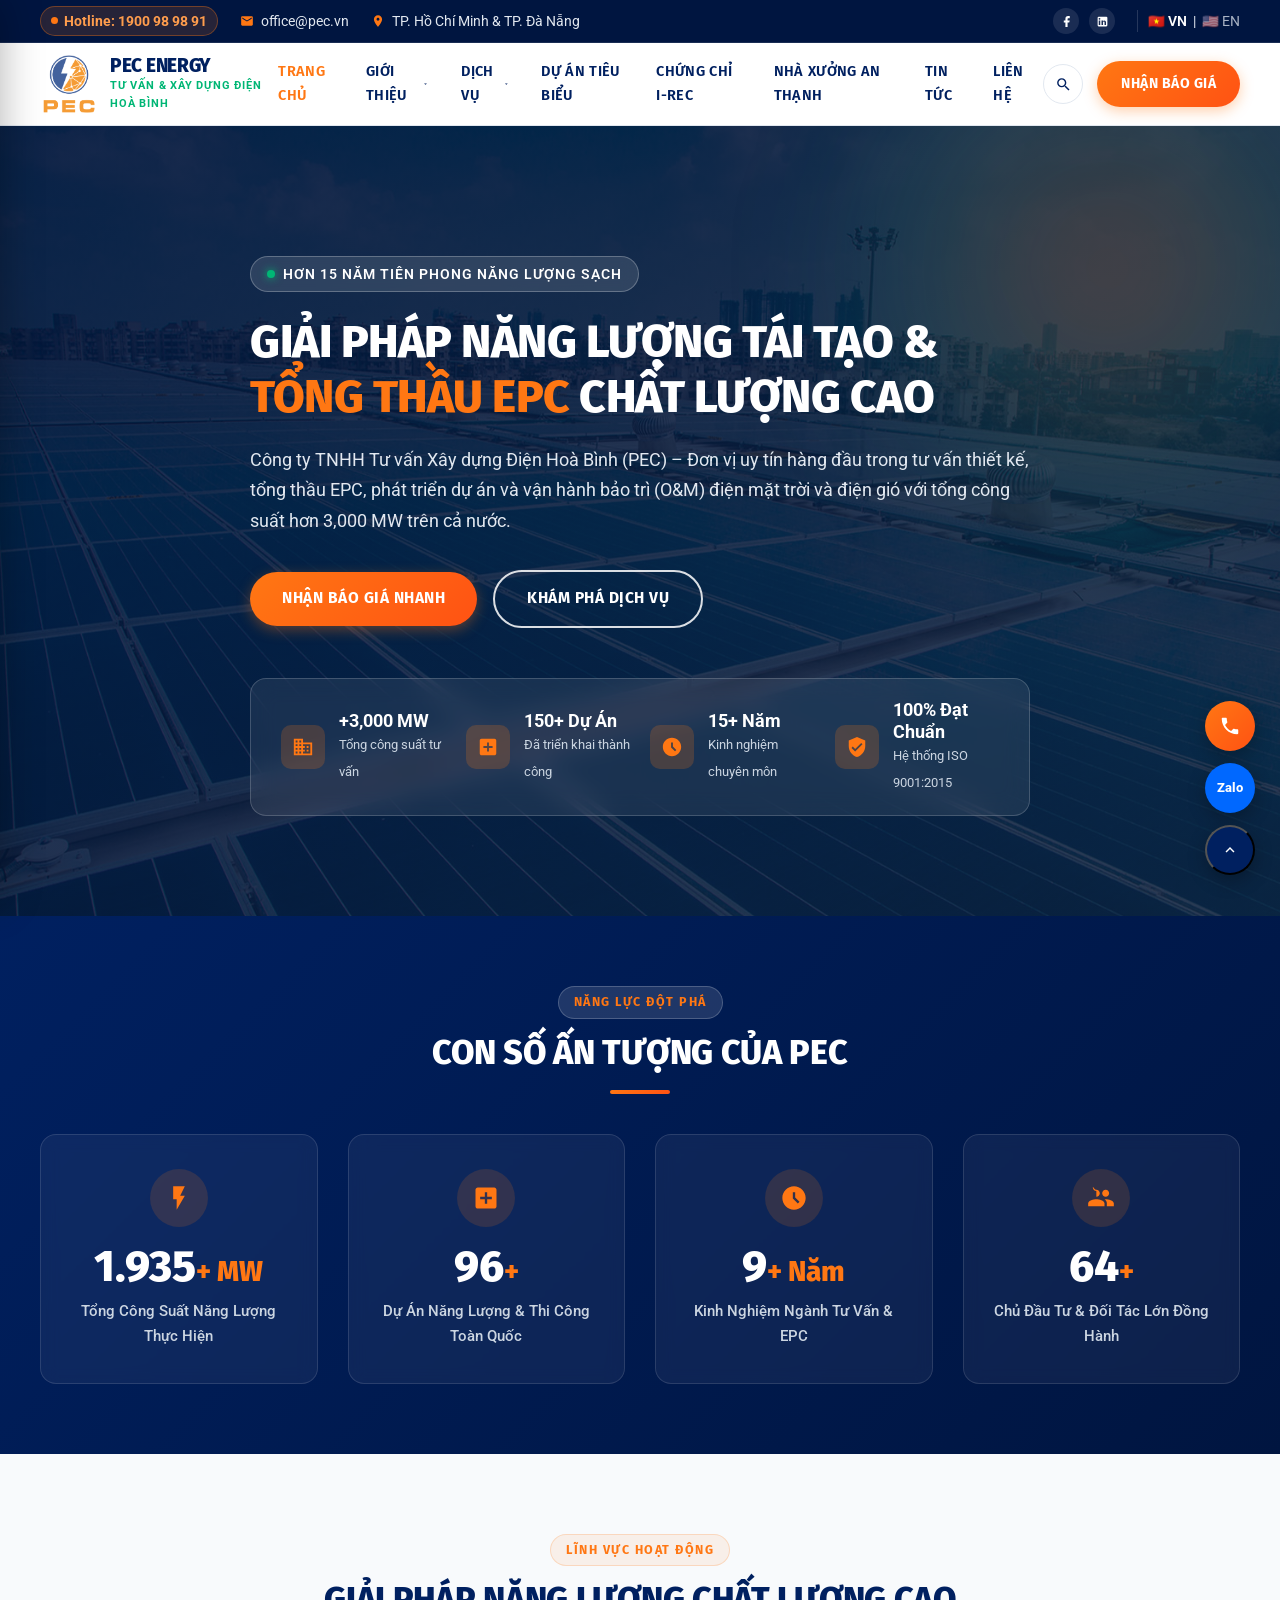
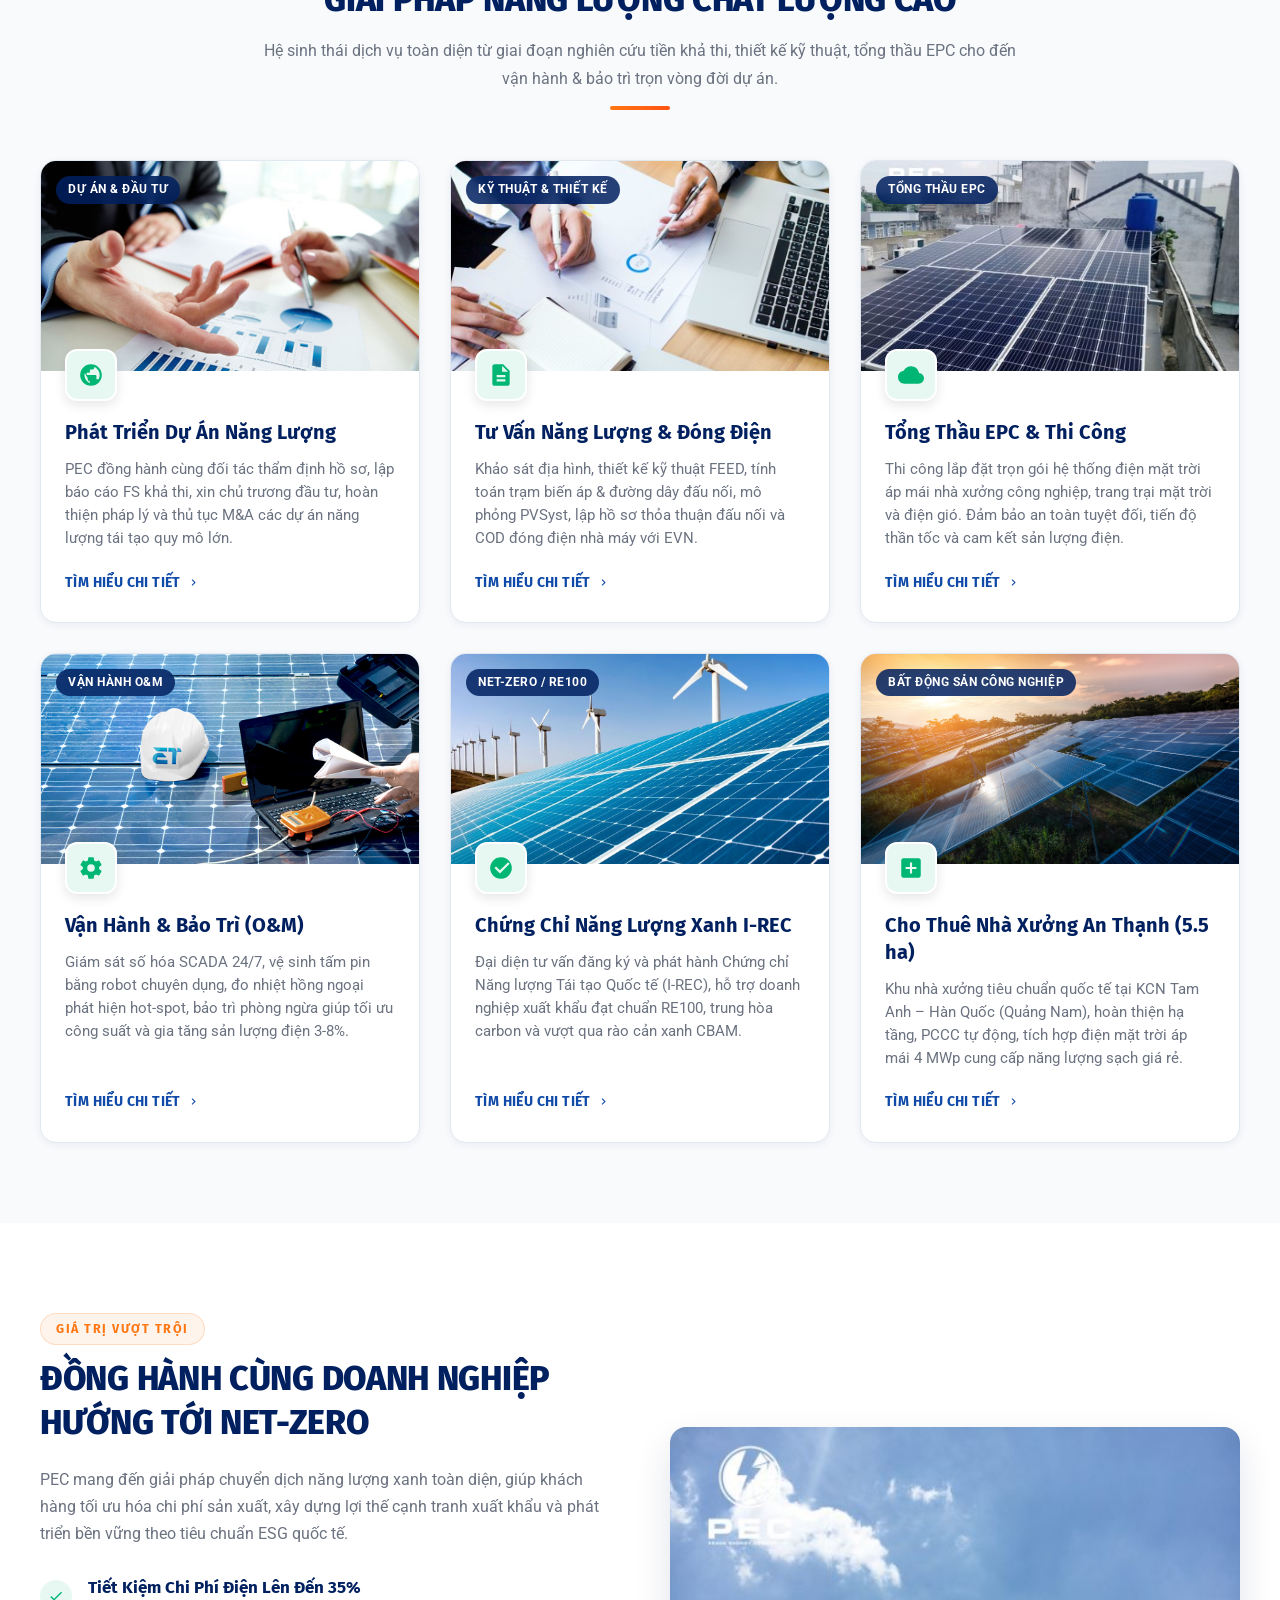
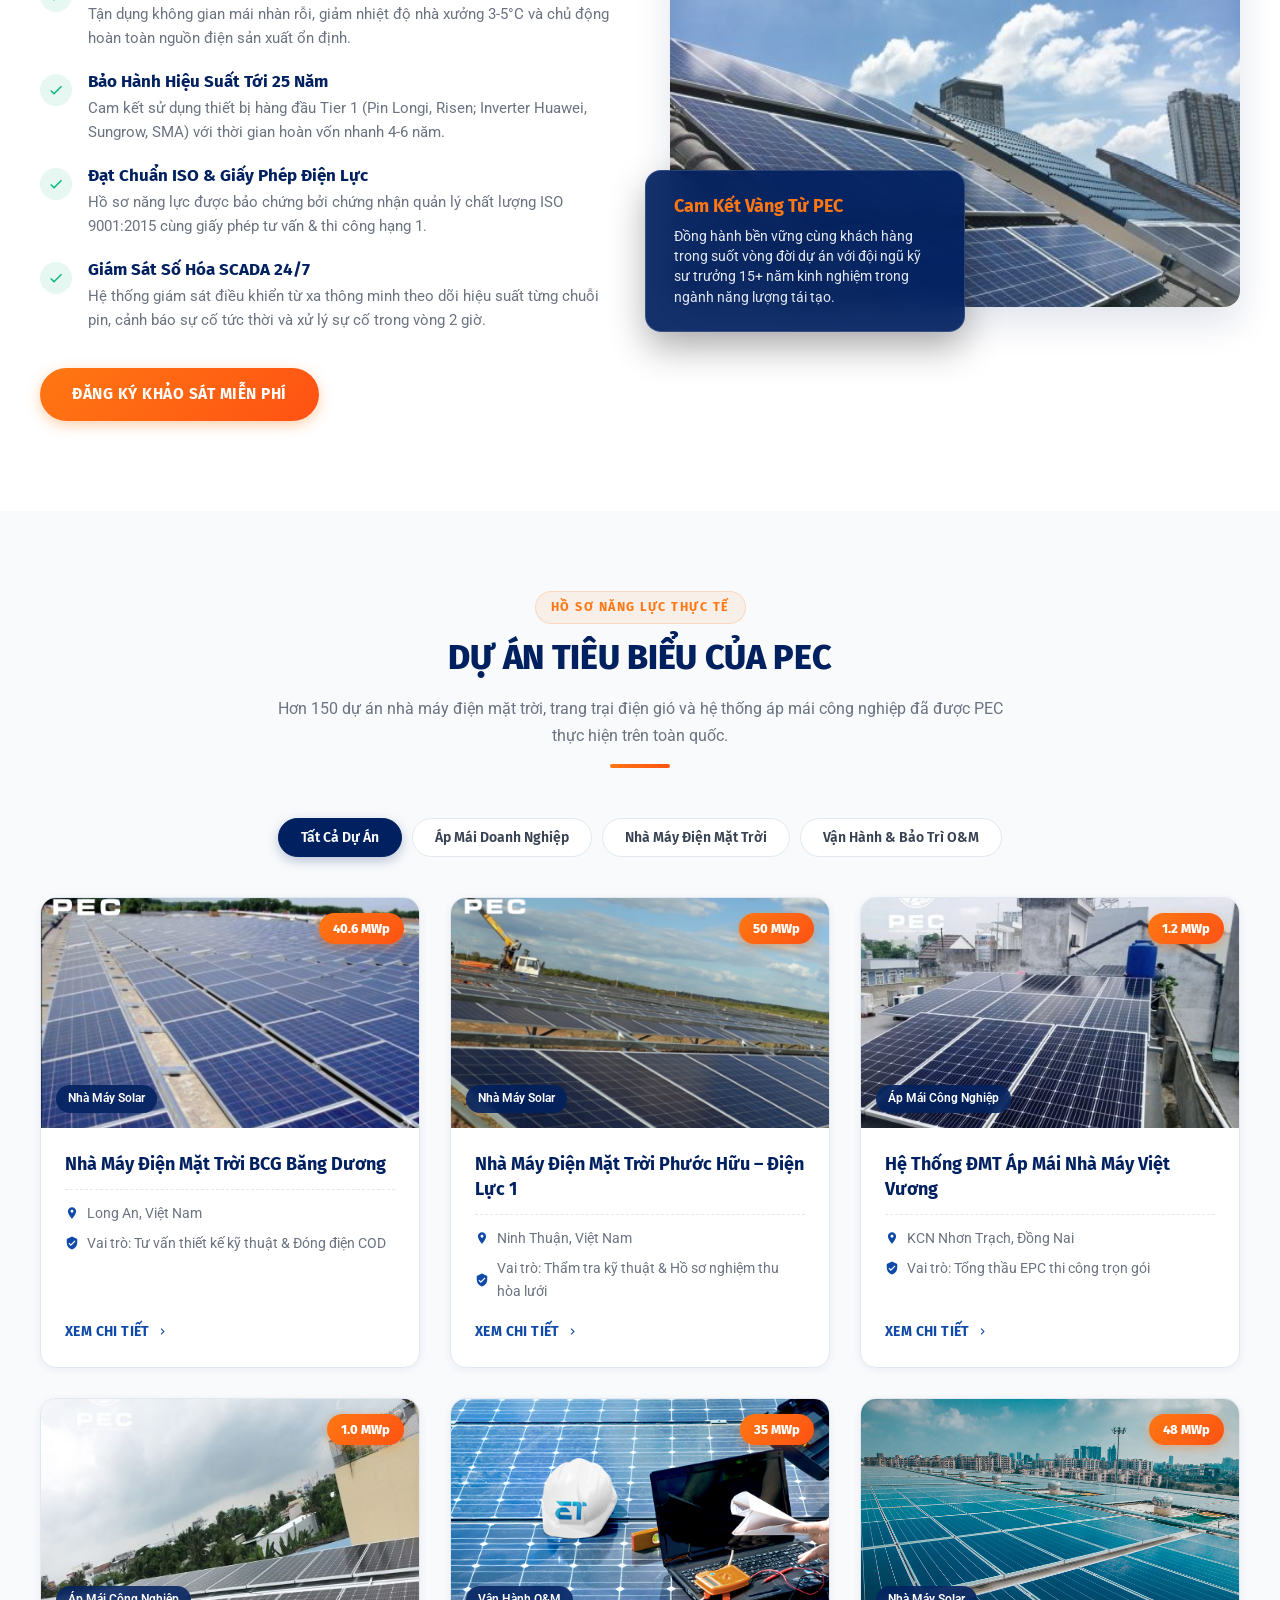
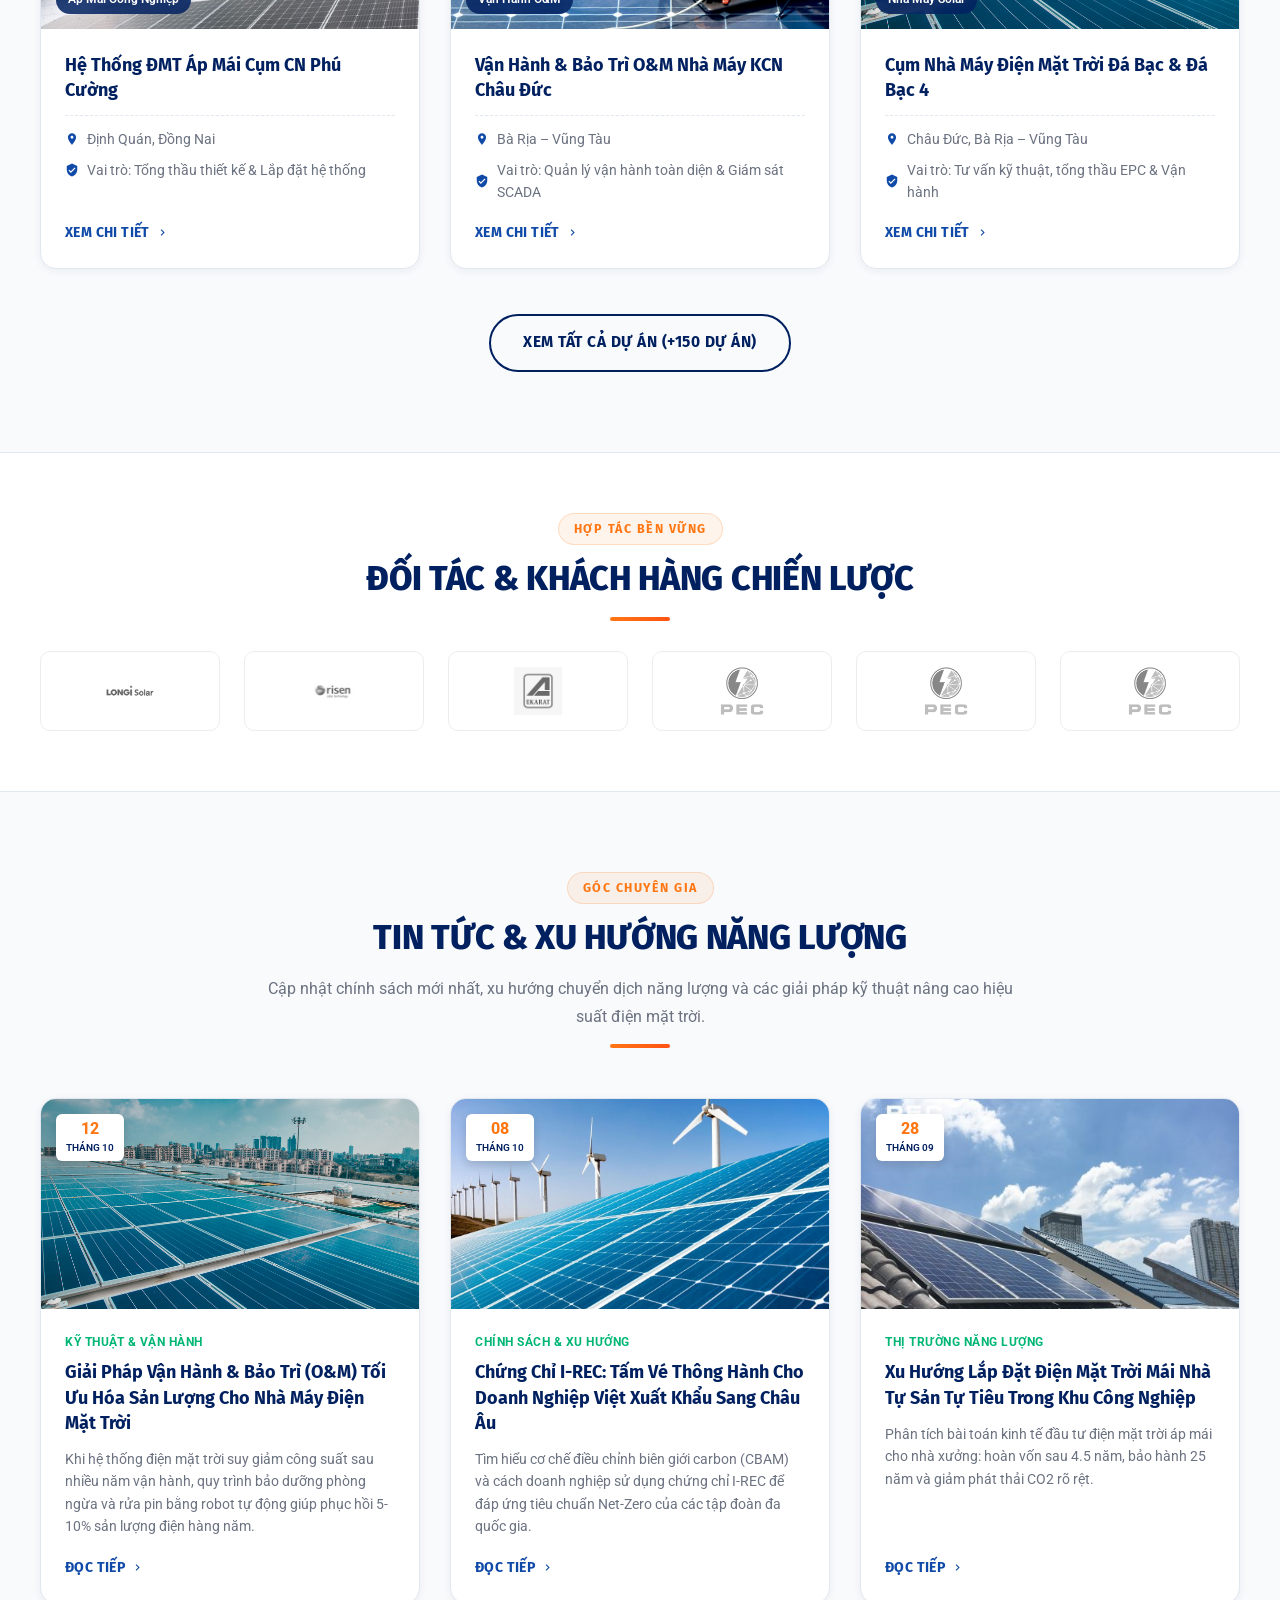
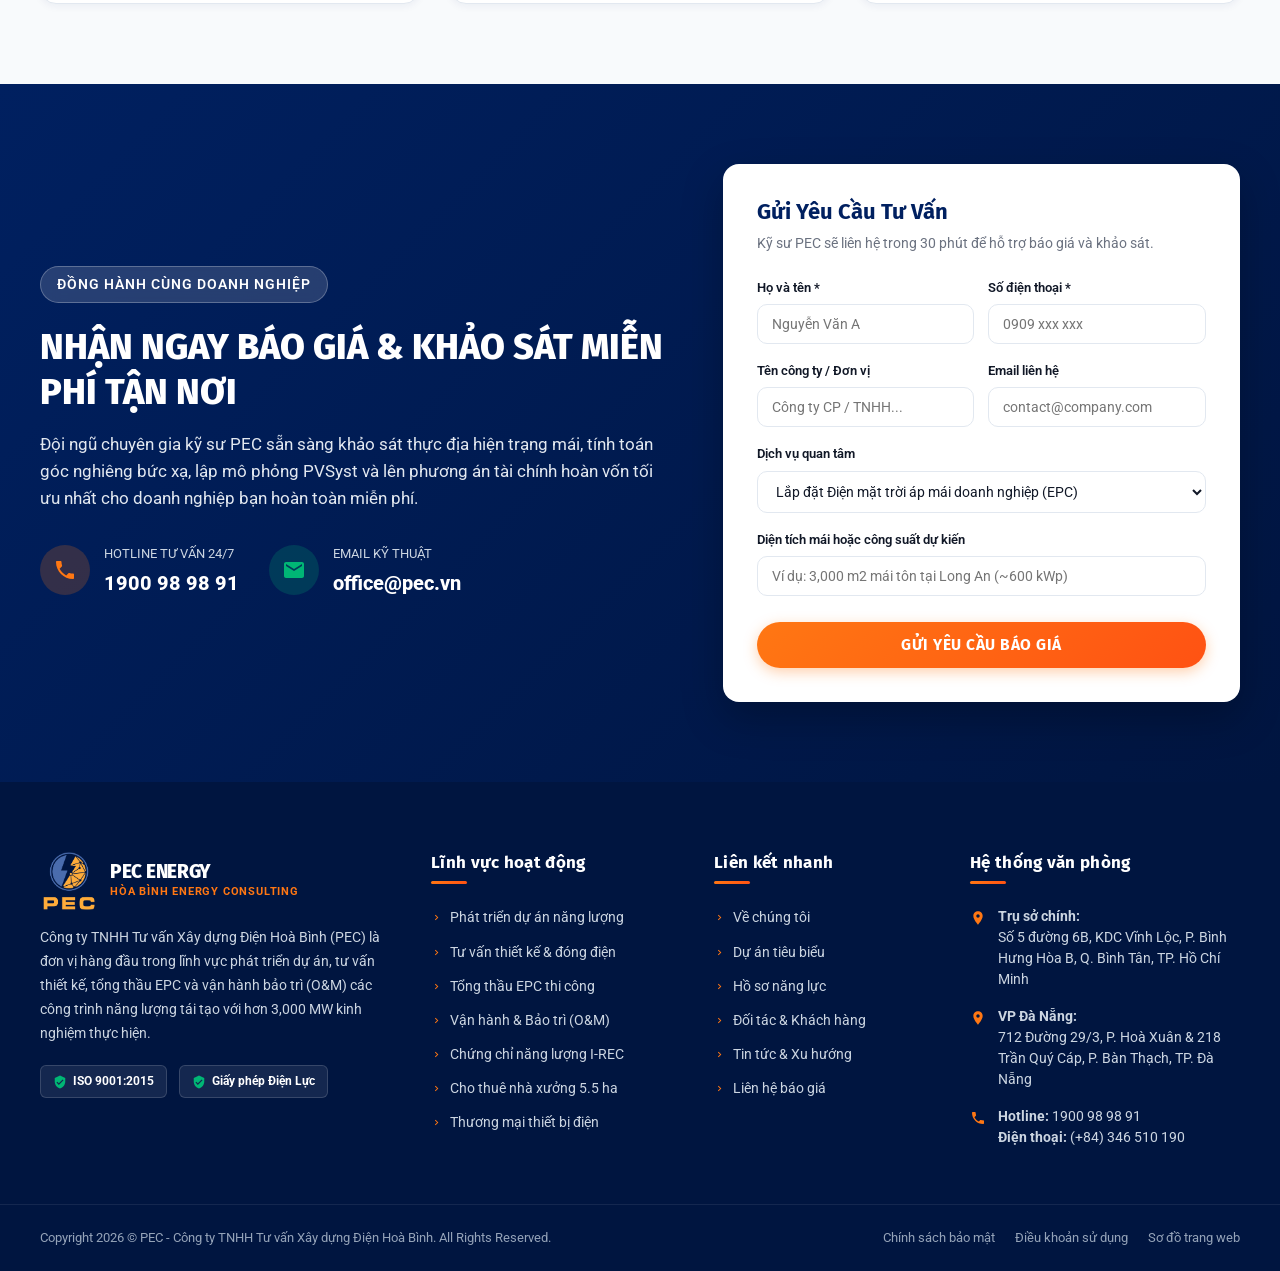
==== index.html @ 3afbfd11 "first commit" ====
<!DOCTYPE html>
<html lang="vi">
<head>
  <meta charset="UTF-8">
  <meta name="viewport" content="width=device-width, initial-scale=1.0">
  <title>Trang Chủ - Giải Pháp Năng Lượng Tái Tạo Toàn Diện | PEC Energy Consulting</title>
  <meta name="description" content="Công ty TNHH Tư vấn Xây dựng Điện Hoà Bình (PEC) - Tiên phong tư vấn, tổng thầu EPC, phát triển dự án và O&M năng lượng tái tạo hàng đầu Việt Nam.">
  <link rel="icon" href="images/logo.png" type="image/png">
  <link rel="stylesheet" href="css/style.css">
</head>
<body>

<!-- Top Bar -->
<div class="top-bar">
  <div class="container">
    <div class="top-bar-left">
      <div class="top-bar-item">
        <a href="tel:1900989891" class="top-hotline-badge">
          <span class="pulse-dot"></span>
          <span>Hotline: 1900 98 98 91</span>
        </a>
      </div>
      <div class="top-bar-item">
        <svg viewBox="0 0 24 24"><path d="M20 4H4c-1.1 0-1.99.9-1.99 2L2 18c0 1.1.9 2 2 2h16c1.1 0 2-.9 2-2V6c0-1.1-.9-2-2-2zm0 4l-8 5-8-5V6l8 5 8-5v2z"/></svg>
        <a href="mailto:office@pec.vn">office@pec.vn</a>
      </div>
      <div class="top-bar-item hide-on-mobile">
        <svg viewBox="0 0 24 24"><path d="M12 2C8.13 2 5 5.13 5 9c0 5.25 7 13 7 13s7-7.75 7-13c0-3.87-3.13-7-7-7zm0 9.5c-1.38 0-2.5-1.12-2.5-2.5s1.12-2.5 2.5-2.5 2.5 1.12 2.5 2.5-1.12 2.5-2.5 2.5z"/></svg>
        <span>TP. Hồ Chí Minh & TP. Đà Nẵng</span>
      </div>
    </div>
    <div class="top-bar-right">
      <div class="social-links">
        <a href="https://www.facebook.com/HoaBinhEnergyConsultingPEC/" target="_blank" rel="noreferrer" class="social-btn" title="Facebook">
          <svg viewBox="0 0 24 24"><path d="M18 2h-3a5 5 0 0 0-5 5v3H7v4h3v8h4v-8h3l1-4h-4V7a1 1 0 0 1 1-1h3z"/></svg>
        </a>
        <a href="https://www.linkedin.com/company/hoa-binh-energy-consulting/" target="_blank" rel="noreferrer" class="social-btn" title="LinkedIn">
          <svg viewBox="0 0 24 24"><path d="M19 3a2 2 0 0 1 2 2v14a2 2 0 0 1-2 2H5a2 2 0 0 1-2-2V5a2 2 0 0 1 2-2h14m-.5 15.5v-5.3a3.26 3.26 0 0 0-3.26-3.26c-.85 0-1.84.52-2.28 1.3v-1.11h-2.79v8.37h2.79v-4.93c0-.77.62-1.4 1.39-1.4a1.4 1.4 0 0 1 1.4 1.4v4.93h2.75M6.46 8.76a1.64 1.64 0 1 0 0-3.28 1.64 1.64 0 0 0 0 3.28m1.4 9.74v-8.37H5.06v8.37h2.8z"/></svg>
        </a>
      </div>
      <div class="lang-switch">
        <a href="#" class="active" title="Tiếng Việt">🇻🇳 VN</a>
        <span>|</span>
        <a href="#" title="English">🇺🇸 EN</a>
      </div>
    </div>
  </div>
</div>

<!-- Main Sticky Header -->
<header class="main-header">
  <div class="container header-container">
    <a href="index.html" class="site-logo">
      <img src="images/logo.png" alt="PEC Energy Consulting" width="60" height="64">
      <div class="logo-text-group">
        <span class="logo-title">PEC ENERGY</span>
        <span class="logo-subtitle">Tư Vấn & Xây Dựng Điện Hoà Bình</span>
      </div>
    </a>

    <!-- Desktop Navigation -->
    <nav class="nav-menu">
      <div class="nav-item active">
        <a href="index.html" class="nav-link">Trang chủ</a>
      </div>

      <div class="nav-item ">
        <a href="gioi-thieu.html" class="nav-link">
          Giới thiệu
          <svg class="arrow-down" viewBox="0 0 24 24"><path d="M7 10l5 5 5-5z"/></svg>
        </a>
        <div class="dropdown-menu">
          <div class="dropdown-item"><a href="gioi-thieu.html#tong-quan" class="dropdown-link">Tổng quan công ty</a></div>
          <div class="dropdown-item"><a href="gioi-thieu.html#thu-ngo" class="dropdown-link">Thư ngỏ Ban Giám Đốc</a></div>
          <div class="dropdown-item"><a href="chung-chi-nang-luc.html" class="dropdown-link">Chứng chỉ & Hồ sơ năng lực</a></div>
          <div class="dropdown-item"><a href="doi-tac.html" class="dropdown-link">Khách hàng & Đối tác</a></div>
        </div>
      </div>

      <div class="nav-item ">
        <a href="dich-vu.html" class="nav-link">
          Dịch vụ
          <svg class="arrow-down" viewBox="0 0 24 24"><path d="M7 10l5 5 5-5z"/></svg>
        </a>
        <div class="dropdown-menu">
          <div class="dropdown-item"><a href="dich-vu.html#phat-trien" class="dropdown-link">Phát triển dự án năng lượng</a></div>
          <div class="dropdown-item"><a href="dich-vu.html#tu-van" class="dropdown-link">Tư vấn kỹ thuật & thiết kế</a></div>
          <div class="dropdown-item"><a href="dich-vu.html#thi-cong" class="dropdown-link">Thi công xây dựng EPC</a></div>
          <div class="dropdown-item"><a href="dich-vu-chi-tiet.html" class="dropdown-link">Vận hành & Bảo trì (O&M)</a></div>
          <div class="dropdown-item"><a href="i-rec.html" class="dropdown-link">Chứng chỉ xanh I-REC</a></div>
          <div class="dropdown-item"><a href="cho-thue-nha-xuong.html" class="dropdown-link">Cho thuê nhà xưởng Tam Anh</a></div>
          <div class="dropdown-item"><a href="dich-vu.html#thuong-mai" class="dropdown-link">Thương mại thiết bị điện</a></div>
        </div>
      </div>

      <div class="nav-item ">
        <a href="du-an.html" class="nav-link">Dự án tiêu biểu</a>
      </div>

      <div class="nav-item ">
        <a href="i-rec.html" class="nav-link">Chứng chỉ I-REC</a>
      </div>

      <div class="nav-item ">
        <a href="cho-thue-nha-xuong.html" class="nav-link">Nhà xưởng An Thạnh</a>
      </div>

      <div class="nav-item ">
        <a href="tin-tuc.html" class="nav-link">Tin tức</a>
      </div>

      <div class="nav-item ">
        <a href="lien-he.html" class="nav-link">Liên hệ</a>
      </div>
    </nav>

    <!-- Header Actions -->
    <div class="header-actions">
      <button class="search-toggle-btn" title="Tìm kiếm" aria-label="Tìm kiếm">
        <svg viewBox="0 0 24 24"><path d="M15.5 14h-.79l-.28-.27A6.471 6.471 0 0 0 16 9.5 6.5 6.5 0 1 0 9.5 16c1.61 0 3.09-.59 4.23-1.57l.27.28v.79l5 4.99L20.49 19l-4.99-5zm-6 0C7.01 14 5 11.99 5 9.5S7.01 5 9.5 5 14 7.01 14 9.5 11.99 14 9.5 14z"/></svg>
      </button>
      <a href="#quote" class="btn btn-accent open-quote-modal">Nhận Báo Giá</a>
      <button class="mobile-toggle-btn" aria-label="Mở menu">
        <span></span><span></span><span></span>
      </button>
    </div>
  </div>
</header>

<!-- Mobile Navigation Drawer -->
<div class="drawer-overlay"></div>
<aside class="mobile-nav-drawer">
  <div class="mobile-drawer-header">
    <a href="index.html" class="site-logo">
      <img src="images/logo.png" alt="PEC Energy" width="46" height="48">
      <span class="logo-title" style="font-size:16px;">PEC ENERGY</span>
    </a>
    <button class="close-drawer-btn" style="background:none;border:none;font-size:26px;cursor:pointer;">&times;</button>
  </div>
  <div class="mobile-drawer-body">
    <ul>
      <li><a href="index.html">Trang chủ</a></li>
      <li><a href="gioi-thieu.html">Giới thiệu công ty</a></li>
      <li><a href="chung-chi-nang-luc.html">Chứng chỉ & Hồ sơ năng lực</a></li>
      <li><a href="doi-tac.html">Khách hàng & Đối tác</a></li>
      <li><a href="dich-vu.html">Sản phẩm & Dịch vụ</a></li>
      <li><a href="dich-vu-chi-tiet.html">Vận hành & Bảo trì (O&M)</a></li>
      <li><a href="du-an.html">Dự án tiêu biểu</a></li>
      <li><a href="i-rec.html">Chứng chỉ I-REC</a></li>
      <li><a href="cho-thue-nha-xuong.html">Cho thuê nhà xưởng</a></li>
      <li><a href="tin-tuc.html">Tin tức & Sự kiện</a></li>
      <li><a href="lien-he.html">Liên hệ tư vấn</a></li>
    </ul>
  </div>
  <div class="mobile-drawer-footer">
    <a href="tel:1900989891" class="btn btn-accent" style="width:100%;margin-bottom:10px;">Hotline: 1900 98 98 91</a>
    <p style="font-size:12.5px;color:var(--vp-text-light);text-align:center;">Email: office@pec.vn</p>
  </div>
</aside>


<!-- Hero Section (Vu Phong Energy Style) -->
<section class="hero-section">
  <div class="hero-overlay-glow"></div>
  <div class="container">
    <div class="hero-content">
      <div class="badge-tag">
        <span class="badge-dot"></span>
        <span>Hơn 15 Năm Tiên Phong Năng Lượng Sạch</span>
      </div>
      <h1 class="hero-title">
        GIẢI PHÁP NĂNG LƯỢNG TÁI TẠO & <span class="highlight-orange">TỔNG THẦU EPC</span> CHẤT LƯỢNG CAO
      </h1>
      <p class="hero-desc">
        Công ty TNHH Tư vấn Xây dựng Điện Hoà Bình (PEC) – Đơn vị uy tín hàng đầu trong tư vấn thiết kế, tổng thầu EPC, phát triển dự án và vận hành bảo trì (O&M) điện mặt trời và điện gió với tổng công suất hơn 3,000 MW trên cả nước.
      </p>
      <div class="hero-btn-group">
        <a href="#quote" class="btn btn-accent btn-lg open-quote-modal">Nhận Báo Giá Nhanh</a>
        <a href="dich-vu.html" class="btn btn-outline-white btn-lg">Khám Phá Dịch Vụ</a>
      </div>

      <!-- Floating Highlights Bar (Vu Phong Style) -->
      <div class="floating-highlights">
        <div class="highlight-item">
          <div class="highlight-icon">
            <svg viewBox="0 0 24 24"><path d="M12 7V3H2v18h20V7H12zM6 19H4v-2h2v2zm0-4H4v-2h2v2zm0-4H4V9h2v2zm0-4H4V5h2v2zm4 12H8v-2h2v2zm0-4H8v-2h2v2zm0-4H8V9h2v2zm0-4H8V5h2v2zm10 12h-8v-2h2v-2h-2v-2h2v-2h-2V9h8v10zm-2-8h-2v2h2v-2zm0 4h-2v2h2v-2z"/></svg>
          </div>
          <div class="highlight-text">
            <strong>+3,000 MW</strong>
            <span>Tổng công suất tư vấn</span>
          </div>
        </div>

        <div class="highlight-item">
          <div class="highlight-icon">
            <svg viewBox="0 0 24 24"><path d="M19 3H5c-1.1 0-2 .9-2 2v14c0 1.1.9 2 2 2h14c1.1 0 2-.9 2-2V5c0-1.1-.9-2-2-2zm-2 10h-4v4h-2v-4H7v-2h4V7h2v4h4v2z"/></svg>
          </div>
          <div class="highlight-text">
            <strong>150+ Dự Án</strong>
            <span>Đã triển khai thành công</span>
          </div>
        </div>

        <div class="highlight-item">
          <div class="highlight-icon">
            <svg viewBox="0 0 24 24"><path d="M11.99 2C6.47 2 2 6.48 2 12s4.47 10 9.99 10C17.52 22 22 17.52 22 12S17.52 2 11.99 2zm3.3 14.71L11 12.41V7h2v4.59l3.71 3.71-1.42 1.41z"/></svg>
          </div>
          <div class="highlight-text">
            <strong>15+ Năm</strong>
            <span>Kinh nghiệm chuyên môn</span>
          </div>
        </div>

        <div class="highlight-item">
          <div class="highlight-icon">
            <svg viewBox="0 0 24 24"><path d="M12 1L3 5v6c0 5.55 3.84 10.74 9 12 5.16-1.26 9-6.45 9-12V5l-9-4zm-2 16l-4-4 1.41-1.41L10 14.17l6.59-6.59L18 9l-8 8z"/></svg>
          </div>
          <div class="highlight-text">
            <strong>100% Đạt Chuẩn</strong>
            <span>Hệ thống ISO 9001:2015</span>
          </div>
        </div>
      </div>
    </div>
  </div>
</section>

<!-- Stats Counter Section ("Con Số Ấn Tượng" - Vu Phong Style) -->
<section class="stats-section">
  <div class="container">
    <div class="section-header" style="margin-bottom:40px;">
      <span class="section-subtitle-badge" style="background:rgba(255,255,255,0.12);color:var(--vp-accent);border-color:rgba(255,255,255,0.2);">Năng Lực Đột Phá</span>
      <h2 class="section-title" style="color:#ffffff;">CON SỐ ẤN TƯỢNG CỦA PEC</h2>
      <div class="section-title-line"></div>
    </div>

    <div class="stats-grid">
      <div class="stat-card">
        <div class="stat-icon">
          <svg viewBox="0 0 24 24"><path d="M7 2v11h3v9l7-12h-4l4-8z"/></svg>
        </div>
        <div class="stat-number">
          <span class="counter-val" data-target="3000">3,000</span><span class="stat-unit">+ MW</span>
        </div>
        <div class="stat-label">Tổng Công Suất Năng Lượng Thực Hiện</div>
      </div>

      <div class="stat-card">
        <div class="stat-icon">
          <svg viewBox="0 0 24 24"><path d="M19 3H5c-1.1 0-2 .9-2 2v14c0 1.1.9 2 2 2h14c1.1 0 2-.9 2-2V5c0-1.1-.9-2-2-2zm-2 10h-4v4h-2v-4H7v-2h4V7h2v4h4v2z"/></svg>
        </div>
        <div class="stat-number">
          <span class="counter-val" data-target="150">150</span><span class="stat-unit">+</span>
        </div>
        <div class="stat-label">Dự Án Năng Lượng & Thi Công Toàn Quốc</div>
      </div>

      <div class="stat-card">
        <div class="stat-icon">
          <svg viewBox="0 0 24 24"><path d="M11.99 2C6.47 2 2 6.48 2 12s4.47 10 9.99 10C17.52 22 22 17.52 22 12S17.52 2 11.99 2zm3.3 14.71L11 12.41V7h2v4.59l3.71 3.71-1.42 1.41z"/></svg>
        </div>
        <div class="stat-number">
          <span class="counter-val" data-target="15">15</span><span class="stat-unit">+ Năm</span>
        </div>
        <div class="stat-label">Kinh Nghiệm Ngành Tư Vấn & EPC</div>
      </div>

      <div class="stat-card">
        <div class="stat-icon">
          <svg viewBox="0 0 24 24"><path d="M16 11c1.66 0 2.99-1.34 2.99-3S17.66 5 16 5c-1.66 0-3 1.34-3 3s1.34 3 3 3zm-8 0c1.66 0 2.99-1.34 2.99-3S9.66 5 8 5C6.34 5 5 1.34 5 3s1.34 3 3 3zm0 2c-2.33 0-7 1.17-7 3.5V19h14v-2.5c0-2.33-4.67-3.5-7-3.5zm8 0c-.29 0-.62.02-.97.05 1.16.84 1.97 1.97 1.97 3.45V19h6v-2.5c0-2.33-4.67-3.5-7-3.5z"/></svg>
        </div>
        <div class="stat-number">
          <span class="counter-val" data-target="100">100</span><span class="stat-unit">+</span>
        </div>
        <div class="stat-label">Chủ Đầu Tư & Đối Tác Lớn Đồng Hành</div>
      </div>
    </div>
  </div>
</section>

<!-- Core Solutions / Services Grid (Vu Phong Style) -->
<section class="section bg-light">
  <div class="container">
    <div class="section-header">
      <span class="section-subtitle-badge">Lĩnh Vực Hoạt Động</span>
      <h2 class="section-title">GIẢI PHÁP NĂNG LƯỢNG CHẤT LƯỢNG CAO</h2>
      <p class="section-desc">Hệ sinh thái dịch vụ toàn diện từ giai đoạn nghiên cứu tiền khả thi, thiết kế kỹ thuật, tổng thầu EPC cho đến vận hành & bảo trì trọn vòng đời dự án.</p>
      <div class="section-title-line"></div>
    </div>

    <div class="services-grid">
      <!-- Service 1 -->
      <div class="service-card">
        <div class="service-card-media">
          <img src="images/service-investment.jpg" alt="Phát triển dự án năng lượng">
          <span class="service-badge">Dự án & Đầu tư</span>
        </div>
        <div class="service-card-body">
          <div class="service-icon-box">
            <svg viewBox="0 0 24 24"><path d="M12 2C6.48 2 2 6.48 2 12s4.48 10 10 10 10-4.48 10-10S17.52 2 12 2zm1 17.93c-3.95-.49-7-3.85-7-7.93 0-.62.08-1.21.21-1.79L9 15v1c0 1.1.9 2 2 2v1.93zm6.9-2.54c-.26-.81-1-1.39-1.9-1.39h-1v-3c0-.55-.45-1-1-1H8v-2h2c.55 0 1-.45 1-1V7h2c1.1 0 2-.9 2-2v-.41c2.93 1.19 5 4.06 5 7.41 0 2.08-.8 3.97-2.1 5.39z"/></svg>
          </div>
          <h3 class="service-title"><a href="dich-vu.html#phat-trien">Phát Triển Dự Án Năng Lượng</a></h3>
          <p class="service-desc">PEC đồng hành cùng đối tác thẩm định hồ sơ, lập báo cáo FS khả thi, xin chủ trương đầu tư, hoàn thiện pháp lý và thủ tục M&A các dự án năng lượng tái tạo quy mô lớn.</p>
          <a href="dich-vu.html#phat-trien" class="service-link">
            <span>Tìm hiểu chi tiết</span>
            <svg viewBox="0 0 24 24"><path d="M8.59 16.59L13.17 12 8.59 7.41 10 6l6 6-6 6-1.41-1.41z"/></svg>
          </a>
        </div>
      </div>

      <!-- Service 2 -->
      <div class="service-card">
        <div class="service-card-media">
          <img src="images/service-consulting.jpg" alt="Tư vấn năng lượng">
          <span class="service-badge">Kỹ thuật & Thiết kế</span>
        </div>
        <div class="service-card-body">
          <div class="service-icon-box">
            <svg viewBox="0 0 24 24"><path d="M14 2H6c-1.1 0-1.99.9-1.99 2L4 20c0 1.1.89 2 1.99 2H18c1.1 0 2-.9 2-2V8l-6-6zm2 16H8v-2h8v2zm0-4H8v-2h8v2zm-3-5V3.5L18.5 9H13z"/></svg>
          </div>
          <h3 class="service-title"><a href="dich-vu.html#tu-van">Tư Vấn Năng Lượng & Đóng Điện</a></h3>
          <p class="service-desc">Khảo sát địa hình, thiết kế kỹ thuật FEED, tính toán trạm biến áp & đường dây đấu nối, mô phỏng PVSyst, lập hồ sơ thỏa thuận đấu nối và COD đóng điện nhà máy với EVN.</p>
          <a href="dich-vu.html#tu-van" class="service-link">
            <span>Tìm hiểu chi tiết</span>
            <svg viewBox="0 0 24 24"><path d="M8.59 16.59L13.17 12 8.59 7.41 10 6l6 6-6 6-1.41-1.41z"/></svg>
          </a>
        </div>
      </div>

      <!-- Service 3 -->
      <div class="service-card">
        <div class="service-card-media">
          <img src="images/proj-apmai-longan.jpg" alt="Tổng thầu EPC thi công">
          <span class="service-badge">Tổng thầu EPC</span>
        </div>
        <div class="service-card-body">
          <div class="service-icon-box">
            <svg viewBox="0 0 24 24"><path d="M19.36 10.04C18.67 6.59 15.64 4 12 4 9.11 4 6.6 5.64 5.35 8.04 2.34 8.36 0 10.91 0 14c0 3.31 2.69 6 6 6h13c2.76 0 5-2.24 5-5 0-2.64-2.05-4.78-4.64-4.96z"/></svg>
          </div>
          <h3 class="service-title"><a href="dich-vu.html#thi-cong">Tổng Thầu EPC & Thi Công</a></h3>
          <p class="service-desc">Thi công lắp đặt trọn gói hệ thống điện mặt trời áp mái nhà xưởng công nghiệp, trang trại mặt trời và điện gió. Đảm bảo an toàn tuyệt đối, tiến độ thần tốc và cam kết sản lượng điện.</p>
          <a href="dich-vu.html#thi-cong" class="service-link">
            <span>Tìm hiểu chi tiết</span>
            <svg viewBox="0 0 24 24"><path d="M8.59 16.59L13.17 12 8.59 7.41 10 6l6 6-6 6-1.41-1.41z"/></svg>
          </a>
        </div>
      </div>

      <!-- Service 4 -->
      <div class="service-card">
        <div class="service-card-media">
          <img src="images/proj-om.jpg" alt="Vận hành và bảo trì O&M">
          <span class="service-badge">Vận hành O&M</span>
        </div>
        <div class="service-card-body">
          <div class="service-icon-box">
            <svg viewBox="0 0 24 24"><path d="M12 15.5A3.5 3.5 0 0 1 8.5 12 3.5 3.5 0 0 1 12 8.5a3.5 3.5 0 0 1 3.5 3.5 3.5 3.5 0 0 1-3.5 3.5m7.43-2.53c.04-.32.07-.64.07-.97 0-.33-.03-.66-.07-1l2.11-1.63c.19-.15.24-.42.12-.64l-2-3.46c-.12-.22-.39-.31-.61-.22l-2.49 1c-.52-.39-1.06-.73-1.69-.98l-.37-2.65A.506.506 0 0 0 14 2h-4c-.25 0-.46.18-.5.42l-.37 2.65c-.63.25-1.17.59-1.69.98l-2.49-1c-.22-.09-.49 0-.61.22l-2 3.46c-.13.22-.07.49.12.64L4.57 11c-.04.34-.07.67-.07 1 0 .33.03.65.07.97l-2.11 1.66c-.19.15-.25.42-.12.64l2 3.46c.12.22.39.3.61.22l2.49-1.01c.52.4 1.06.74 1.69.99l.37 2.65c.04.24.25.42.5.42h4c.25 0 .46-.18.5-.42l.37-2.65c.63-.26 1.17-.59 1.69-.99l2.49 1.01c.22.08.49 0 .61-.22l2-3.46c.12-.22.07-.49-.12-.64l-2.11-1.66z"/></svg>
          </div>
          <h3 class="service-title"><a href="dich-vu-chi-tiet.html">Vận Hành & Bảo Trì (O&M)</a></h3>
          <p class="service-desc">Giám sát số hóa SCADA 24/7, vệ sinh tấm pin bằng robot chuyên dụng, đo nhiệt hồng ngoại phát hiện hot-spot, bảo trì phòng ngừa giúp tối ưu công suất và gia tăng sản lượng điện 3-8%.</p>
          <a href="dich-vu-chi-tiet.html" class="service-link">
            <span>Tìm hiểu chi tiết</span>
            <svg viewBox="0 0 24 24"><path d="M8.59 16.59L13.17 12 8.59 7.41 10 6l6 6-6 6-1.41-1.41z"/></svg>
          </a>
        </div>
      </div>

      <!-- Service 5 -->
      <div class="service-card">
        <div class="service-card-media">
          <img src="images/project-banner.jpg" alt="Chứng chỉ I-REC">
          <span class="service-badge">Net-Zero / RE100</span>
        </div>
        <div class="service-card-body">
          <div class="service-icon-box">
            <svg viewBox="0 0 24 24"><path d="M12 2C6.5 2 2 6.5 2 12s4.5 10 10 10 10-4.5 10-10S17.5 2 12 2zm-1 15l-5-5 1.41-1.41L11 14.17l7.59-7.59L20 8l-9 9z"/></svg>
          </div>
          <h3 class="service-title"><a href="i-rec.html">Chứng Chỉ Năng Lượng Xanh I-REC</a></h3>
          <p class="service-desc">Đại diện tư vấn đăng ký và phát hành Chứng chỉ Năng lượng Tái tạo Quốc tế (I-REC), hỗ trợ doanh nghiệp xuất khẩu đạt chuẩn RE100, trung hòa carbon và vượt qua rào cản xanh CBAM.</p>
          <a href="i-rec.html" class="service-link">
            <span>Tìm hiểu chi tiết</span>
            <svg viewBox="0 0 24 24"><path d="M8.59 16.59L13.17 12 8.59 7.41 10 6l6 6-6 6-1.41-1.41z"/></svg>
          </a>
        </div>
      </div>

      <!-- Service 6 -->
      <div class="service-card">
        <div class="service-card-media">
          <img src="images/hero-bg2.jpg" alt="Cho thuê nhà xưởng An Thạnh">
          <span class="service-badge">Bất động sản công nghiệp</span>
        </div>
        <div class="service-card-body">
          <div class="service-icon-box">
            <svg viewBox="0 0 24 24"><path d="M19 3H5c-1.1 0-2 .9-2 2v14c0 1.1.9 2 2 2h14c1.1 0 2-.9 2-2V5c0-1.1-.9-2-2-2zm-2 10h-4v4h-2v-4H7v-2h4V7h2v4h4v2z"/></svg>
          </div>
          <h3 class="service-title"><a href="cho-thue-nha-xuong.html">Cho Thuê Nhà Xưởng An Thạnh (5.5 ha)</a></h3>
          <p class="service-desc">Khu nhà xưởng tiêu chuẩn quốc tế tại KCN Tam Anh – Hàn Quốc (Quảng Nam), hoàn thiện hạ tầng, PCCC tự động, tích hợp điện mặt trời áp mái 4 MWp cung cấp năng lượng sạch giá rẻ.</p>
          <a href="cho-thue-nha-xuong.html" class="service-link">
            <span>Tìm hiểu chi tiết</span>
            <svg viewBox="0 0 24 24"><path d="M8.59 16.59L13.17 12 8.59 7.41 10 6l6 6-6 6-1.41-1.41z"/></svg>
          </a>
        </div>
      </div>
    </div>
  </div>
</section>

<!-- Why Choose Us / Net-Zero Section (Vu Phong Style) -->
<section class="netzero-section">
  <div class="container netzero-container">
    <div class="netzero-content">
      <span class="section-subtitle-badge">Giá Trị Vượt Trội</span>
      <h2 class="section-title">ĐỒNG HÀNH CÙNG DOANH NGHIỆP HƯỚNG TỚI NET-ZERO</h2>
      <p class="section-desc">
        PEC mang đến giải pháp chuyển dịch năng lượng xanh toàn diện, giúp khách hàng tối ưu hóa chi phí sản xuất, xây dựng lợi thế cạnh tranh xuất khẩu và phát triển bền vững theo tiêu chuẩn ESG quốc tế.
      </p>

      <div class="feature-list">
        <div class="feature-item">
          <div class="feature-check">
            <svg viewBox="0 0 24 24"><path d="M9 16.17L4.83 12l-1.42 1.41L9 19 21 7l-1.41-1.41z"/></svg>
          </div>
          <div class="feature-text">
            <h4>Tiết Kiệm Chi Phí Điện Lên Đến 35%</h4>
            <p>Tận dụng không gian mái nhàn rỗi, giảm nhiệt độ nhà xưởng 3-5°C và chủ động hoàn toàn nguồn điện sản xuất ổn định.</p>
          </div>
        </div>

        <div class="feature-item">
          <div class="feature-check">
            <svg viewBox="0 0 24 24"><path d="M9 16.17L4.83 12l-1.42 1.41L9 19 21 7l-1.41-1.41z"/></svg>
          </div>
          <div class="feature-text">
            <h4>Bảo Hành Hiệu Suất Tới 25 Năm</h4>
            <p>Cam kết sử dụng thiết bị hàng đầu Tier 1 (Pin Longi, Risen; Inverter Huawei, Sungrow, SMA) với thời gian hoàn vốn nhanh 4-6 năm.</p>
          </div>
        </div>

        <div class="feature-item">
          <div class="feature-check">
            <svg viewBox="0 0 24 24"><path d="M9 16.17L4.83 12l-1.42 1.41L9 19 21 7l-1.41-1.41z"/></svg>
          </div>
          <div class="feature-text">
            <h4>Đạt Chuẩn ISO & Giấy Phép Điện Lực</h4>
            <p>Hồ sơ năng lực được bảo chứng bởi chứng nhận quản lý chất lượng ISO 9001:2015 cùng giấy phép tư vấn & thi công hạng 1.</p>
          </div>
        </div>

        <div class="feature-item">
          <div class="feature-check">
            <svg viewBox="0 0 24 24"><path d="M9 16.17L4.83 12l-1.42 1.41L9 19 21 7l-1.41-1.41z"/></svg>
          </div>
          <div class="feature-text">
            <h4>Giám Sát Số Hóa SCADA 24/7</h4>
            <p>Hệ thống giám sát điều khiển từ xa thông minh theo dõi hiệu suất từng chuỗi pin, cảnh báo sự cố tức thời và xử lý sự cố trong vòng 2 giờ.</p>
          </div>
        </div>
      </div>

      <div style="margin-top:20px;">
        <a href="#quote" class="btn btn-accent btn-lg open-quote-modal">Đăng Ký Khảo Sát Miễn Phí</a>
      </div>
    </div>

    <div class="netzero-graphic">
      <div class="netzero-image-wrapper">
        <img src="images/proj-apmai-q7.jpg" alt="Đồng hành cùng doanh nghiệp phát triển bền vững">
      </div>
      <div class="floating-glass-card">
        <h4>Cam Kết Vàng Từ PEC</h4>
        <p>Đồng hành bền vững cùng khách hàng trong suốt vòng đời dự án với đội ngũ kỹ sư trưởng 15+ năm kinh nghiệm trong ngành năng lượng tái tạo.</p>
      </div>
    </div>
  </div>
</section>

<!-- Featured Projects (Vu Phong Tabbed Grid) -->
<section class="section projects-section">
  <div class="container">
    <div class="section-header">
      <span class="section-subtitle-badge">Hồ Sơ Năng Lực Thực Tế</span>
      <h2 class="section-title">DỰ ÁN TIÊU BIỂU CỦA PEC</h2>
      <p class="section-desc">Hơn 150 dự án nhà máy điện mặt trời, trang trại điện gió và hệ thống áp mái công nghiệp đã được PEC thực hiện trên toàn quốc.</p>
      <div class="section-title-line"></div>
    </div>

    <!-- Filter Tabs (Vu Phong Style) -->
    <div class="project-tabs">
      <button class="tab-btn active" data-filter="all">Tất Cả Dự Án</button>
      <button class="tab-btn" data-filter="rooftop">Áp Mái Doanh Nghiệp</button>
      <button class="tab-btn" data-filter="farm">Nhà Máy Điện Mặt Trời</button>
      <button class="tab-btn" data-filter="om">Vận Hành & Bảo Trì O&M</button>
    </div>

    <div class="projects-grid">
      <!-- Project 1 -->
      <div class="project-card" data-category="farm">
        <div class="project-media">
          <img src="images/proj-bcg.png" alt="Nhà máy điện mặt trời BCG Băng Dương">
          <span class="project-capacity-badge">40.6 MWp</span>
          <span class="project-category-tag">Nhà Máy Solar</span>
        </div>
        <div class="project-body">
          <h3 class="project-title"><a href="du-an-chi-tiet.html">Nhà Máy Điện Mặt Trời BCG Băng Dương</a></h3>
          <div class="project-meta">
            <div class="project-meta-item">
              <svg viewBox="0 0 24 24"><path d="M12 2C8.13 2 5 5.13 5 9c0 5.25 7 13 7 13s7-7.75 7-13c0-3.87-3.13-7-7-7zm0 9.5c-1.38 0-2.5-1.12-2.5-2.5s1.12-2.5 2.5-2.5 2.5 1.12 2.5 2.5-1.12 2.5-2.5 2.5z"/></svg>
              <span>Long An, Việt Nam</span>
            </div>
            <div class="project-meta-item">
              <svg viewBox="0 0 24 24"><path d="M12 1L3 5v6c0 5.55 3.84 10.74 9 12 5.16-1.26 9-6.45 9-12V5l-9-4zm-2 16l-4-4 1.41-1.41L10 14.17l6.59-6.59L18 9l-8 8z"/></svg>
              <span>Vai trò: Tư vấn thiết kế kỹ thuật & Đóng điện COD</span>
            </div>
          </div>
          <a href="du-an-chi-tiet.html" class="service-link">
            <span>Xem chi tiết</span>
            <svg viewBox="0 0 24 24"><path d="M8.59 16.59L13.17 12 8.59 7.41 10 6l6 6-6 6-1.41-1.41z"/></svg>
          </a>
        </div>
      </div>

      <!-- Project 2 -->
      <div class="project-card" data-category="farm">
        <div class="project-media">
          <img src="images/proj-phuochuu.png" alt="Nhà máy Điện mặt trời Phước Hữu - Điện Lực 1">
          <span class="project-capacity-badge">50 MWp</span>
          <span class="project-category-tag">Nhà Máy Solar</span>
        </div>
        <div class="project-body">
          <h3 class="project-title"><a href="du-an-chi-tiet.html">Nhà Máy Điện Mặt Trời Phước Hữu – Điện Lực 1</a></h3>
          <div class="project-meta">
            <div class="project-meta-item">
              <svg viewBox="0 0 24 24"><path d="M12 2C8.13 2 5 5.13 5 9c0 5.25 7 13 7 13s7-7.75 7-13c0-3.87-3.13-7-7-7zm0 9.5c-1.38 0-2.5-1.12-2.5-2.5s1.12-2.5 2.5-2.5 2.5 1.12 2.5 2.5-1.12 2.5-2.5 2.5z"/></svg>
              <span>Ninh Thuận, Việt Nam</span>
            </div>
            <div class="project-meta-item">
              <svg viewBox="0 0 24 24"><path d="M12 1L3 5v6c0 5.55 3.84 10.74 9 12 5.16-1.26 9-6.45 9-12V5l-9-4zm-2 16l-4-4 1.41-1.41L10 14.17l6.59-6.59L18 9l-8 8z"/></svg>
              <span>Vai trò: Thẩm tra kỹ thuật & Hồ sơ nghiệm thu hòa lưới</span>
            </div>
          </div>
          <a href="du-an-chi-tiet.html" class="service-link">
            <span>Xem chi tiết</span>
            <svg viewBox="0 0 24 24"><path d="M8.59 16.59L13.17 12 8.59 7.41 10 6l6 6-6 6-1.41-1.41z"/></svg>
          </a>
        </div>
      </div>

      <!-- Project 3 -->
      <div class="project-card" data-category="rooftop">
        <div class="project-media">
          <img src="images/proj-apmai-longan.jpg" alt="Điện mặt trời áp mái Nhà máy Việt Vương">
          <span class="project-capacity-badge">1.2 MWp</span>
          <span class="project-category-tag">Áp Mái Công Nghiệp</span>
        </div>
        <div class="project-body">
          <h3 class="project-title"><a href="du-an-chi-tiet.html">Hệ Thống ĐMT Áp Mái Nhà Máy Việt Vương</a></h3>
          <div class="project-meta">
            <div class="project-meta-item">
              <svg viewBox="0 0 24 24"><path d="M12 2C8.13 2 5 5.13 5 9c0 5.25 7 13 7 13s7-7.75 7-13c0-3.87-3.13-7-7-7zm0 9.5c-1.38 0-2.5-1.12-2.5-2.5s1.12-2.5 2.5-2.5 2.5 1.12 2.5 2.5-1.12 2.5-2.5 2.5z"/></svg>
              <span>KCN Nhơn Trạch, Đồng Nai</span>
            </div>
            <div class="project-meta-item">
              <svg viewBox="0 0 24 24"><path d="M12 1L3 5v6c0 5.55 3.84 10.74 9 12 5.16-1.26 9-6.45 9-12V5l-9-4zm-2 16l-4-4 1.41-1.41L10 14.17l6.59-6.59L18 9l-8 8z"/></svg>
              <span>Vai trò: Tổng thầu EPC thi công trọn gói</span>
            </div>
          </div>
          <a href="du-an-chi-tiet.html" class="service-link">
            <span>Xem chi tiết</span>
            <svg viewBox="0 0 24 24"><path d="M8.59 16.59L13.17 12 8.59 7.41 10 6l6 6-6 6-1.41-1.41z"/></svg>
          </a>
        </div>
      </div>

      <!-- Project 4 -->
      <div class="project-card" data-category="rooftop">
        <div class="project-media">
          <img src="images/proj-apmai-baclieu.jpg" alt="Điện mặt trời áp mái Cụm CN Phú Cường">
          <span class="project-capacity-badge">1.0 MWp</span>
          <span class="project-category-tag">Áp Mái Công Nghiệp</span>
        </div>
        <div class="project-body">
          <h3 class="project-title"><a href="du-an-chi-tiet.html">Hệ Thống ĐMT Áp Mái Cụm CN Phú Cường</a></h3>
          <div class="project-meta">
            <div class="project-meta-item">
              <svg viewBox="0 0 24 24"><path d="M12 2C8.13 2 5 5.13 5 9c0 5.25 7 13 7 13s7-7.75 7-13c0-3.87-3.13-7-7-7zm0 9.5c-1.38 0-2.5-1.12-2.5-2.5s1.12-2.5 2.5-2.5 2.5 1.12 2.5 2.5-1.12 2.5-2.5 2.5z"/></svg>
              <span>Định Quán, Đồng Nai</span>
            </div>
            <div class="project-meta-item">
              <svg viewBox="0 0 24 24"><path d="M12 1L3 5v6c0 5.55 3.84 10.74 9 12 5.16-1.26 9-6.45 9-12V5l-9-4zm-2 16l-4-4 1.41-1.41L10 14.17l6.59-6.59L18 9l-8 8z"/></svg>
              <span>Vai trò: Tổng thầu thiết kế & Lắp đặt hệ thống</span>
            </div>
          </div>
          <a href="du-an-chi-tiet.html" class="service-link">
            <span>Xem chi tiết</span>
            <svg viewBox="0 0 24 24"><path d="M8.59 16.59L13.17 12 8.59 7.41 10 6l6 6-6 6-1.41-1.41z"/></svg>
          </a>
        </div>
      </div>

      <!-- Project 5 -->
      <div class="project-card" data-category="om">
        <div class="project-media">
          <img src="images/proj-om.jpg" alt="Dự án vận hành O&M Nhà máy ĐMT KCN Châu Đức">
          <span class="project-capacity-badge">35 MWp</span>
          <span class="project-category-tag">Vận Hành O&M</span>
        </div>
        <div class="project-body">
          <h3 class="project-title"><a href="du-an-chi-tiet.html">Vận Hành & Bảo Trì O&M Nhà Máy KCN Châu Đức</a></h3>
          <div class="project-meta">
            <div class="project-meta-item">
              <svg viewBox="0 0 24 24"><path d="M12 2C8.13 2 5 5.13 5 9c0 5.25 7 13 7 13s7-7.75 7-13c0-3.87-3.13-7-7-7zm0 9.5c-1.38 0-2.5-1.12-2.5-2.5s1.12-2.5 2.5-2.5 2.5 1.12 2.5 2.5-1.12 2.5-2.5 2.5z"/></svg>
              <span>Bà Rịa – Vũng Tàu</span>
            </div>
            <div class="project-meta-item">
              <svg viewBox="0 0 24 24"><path d="M12 1L3 5v6c0 5.55 3.84 10.74 9 12 5.16-1.26 9-6.45 9-12V5l-9-4zm-2 16l-4-4 1.41-1.41L10 14.17l6.59-6.59L18 9l-8 8z"/></svg>
              <span>Vai trò: Quản lý vận hành toàn diện & Giám sát SCADA</span>
            </div>
          </div>
          <a href="du-an-chi-tiet.html" class="service-link">
            <span>Xem chi tiết</span>
            <svg viewBox="0 0 24 24"><path d="M8.59 16.59L13.17 12 8.59 7.41 10 6l6 6-6 6-1.41-1.41z"/></svg>
          </a>
        </div>
      </div>

      <!-- Project 6 -->
      <div class="project-card" data-category="farm">
        <div class="project-media">
          <img src="images/hero-bg1.jpg" alt="Cụm nhà máy điện mặt trời Đá Bạc">
          <span class="project-capacity-badge">48 MWp</span>
          <span class="project-category-tag">Nhà Máy Solar</span>
        </div>
        <div class="project-body">
          <h3 class="project-title"><a href="du-an-chi-tiet.html">Cụm Nhà Máy Điện Mặt Trời Đá Bạc & Đá Bạc 4</a></h3>
          <div class="project-meta">
            <div class="project-meta-item">
              <svg viewBox="0 0 24 24"><path d="M12 2C8.13 2 5 5.13 5 9c0 5.25 7 13 7 13s7-7.75 7-13c0-3.87-3.13-7-7-7zm0 9.5c-1.38 0-2.5-1.12-2.5-2.5s1.12-2.5 2.5-2.5 2.5 1.12 2.5 2.5-1.12 2.5-2.5 2.5z"/></svg>
              <span>Châu Đức, Bà Rịa – Vũng Tàu</span>
            </div>
            <div class="project-meta-item">
              <svg viewBox="0 0 24 24"><path d="M12 1L3 5v6c0 5.55 3.84 10.74 9 12 5.16-1.26 9-6.45 9-12V5l-9-4zm-2 16l-4-4 1.41-1.41L10 14.17l6.59-6.59L18 9l-8 8z"/></svg>
              <span>Vai trò: Tư vấn kỹ thuật, tổng thầu EPC & Vận hành</span>
            </div>
          </div>
          <a href="du-an-chi-tiet.html" class="service-link">
            <span>Xem chi tiết</span>
            <svg viewBox="0 0 24 24"><path d="M8.59 16.59L13.17 12 8.59 7.41 10 6l6 6-6 6-1.41-1.41z"/></svg>
          </a>
        </div>
      </div>
    </div>

    <div style="text-align:center;margin-top:45px;">
      <a href="du-an.html" class="btn btn-outline-primary btn-lg">Xem Tất Cả Dự Án (+150 Dự Án)</a>
    </div>
  </div>
</section>

<!-- Partners & Clients Section (Vu Phong Style) -->
<section class="partners-section">
  <div class="container">
    <div class="section-header" style="margin-bottom:30px;">
      <span class="section-subtitle-badge">Hợp Tác Bền Vững</span>
      <h2 class="section-title">ĐỐI TÁC & KHÁCH HÀNG CHIẾN LƯỢC</h2>
      <div class="section-title-line"></div>
    </div>

    <div class="partners-grid">
      <div class="partner-logo-item">
        <img src="images/partner-longi.png" alt="Longi Solar">
      </div>
      <div class="partner-logo-item">
        <img src="images/partner-risen.png" alt="Risen Energy">
      </div>
      <div class="partner-logo-item">
        <img src="images/partner-ekarat.jpg" alt="Ekarat Electric">
      </div>
      <div class="partner-logo-item">
        <img src="images/logo.png" alt="BCG Energy">
      </div>
      <div class="partner-logo-item">
        <img src="images/logo.png" alt="SP Group">
      </div>
      <div class="partner-logo-item">
        <img src="images/logo.png" alt="Tập đoàn Điện lực Việt Nam EVN">
      </div>
    </div>
  </div>
</section>

<!-- News & Insights (Vu Phong Style) -->
<section class="section bg-light">
  <div class="container">
    <div class="section-header">
      <span class="section-subtitle-badge">Góc Chuyên Gia</span>
      <h2 class="section-title">TIN TỨC & XU HƯỚNG NĂNG LƯỢNG</h2>
      <p class="section-desc">Cập nhật chính sách mới nhất, xu hướng chuyển dịch năng lượng và các giải pháp kỹ thuật nâng cao hiệu suất điện mặt trời.</p>
      <div class="section-title-line"></div>
    </div>

    <div class="news-grid">
      <!-- News 1 -->
      <article class="news-card">
        <div class="news-media">
          <img src="images/hero-bg1.jpg" alt="Giải pháp vận hành bảo trì O&M tối ưu">
          <div class="news-date-badge">
            <strong>12</strong>
            <span>Tháng 10</span>
          </div>
        </div>
        <div class="news-body">
          <span class="news-cat">Kỹ thuật & Vận hành</span>
          <h3 class="news-title"><a href="tin-tuc-chi-tiet.html">Giải Pháp Vận Hành & Bảo Trì (O&M) Tối Ưu Hóa Sản Lượng Cho Nhà Máy Điện Mặt Trời</a></h3>
          <p class="news-excerpt">Khi hệ thống điện mặt trời suy giảm công suất sau nhiều năm vận hành, quy trình bảo dưỡng phòng ngừa và rửa pin bằng robot tự động giúp phục hồi 5-10% sản lượng điện hàng năm.</p>
          <a href="tin-tuc-chi-tiet.html" class="service-link">
            <span>Đọc tiếp</span>
            <svg viewBox="0 0 24 24"><path d="M8.59 16.59L13.17 12 8.59 7.41 10 6l6 6-6 6-1.41-1.41z"/></svg>
          </a>
        </div>
      </article>

      <!-- News 2 -->
      <article class="news-card">
        <div class="news-media">
          <img src="images/project-banner.jpg" alt="Chứng chỉ I-REC và cơ chế CBAM">
          <div class="news-date-badge">
            <strong>08</strong>
            <span>Tháng 10</span>
          </div>
        </div>
        <div class="news-body">
          <span class="news-cat">Chính sách & Xu hướng</span>
          <h3 class="news-title"><a href="tin-tuc-chi-tiet.html">Chứng Chỉ I-REC: Tấm Vé Thông Hành Cho Doanh Nghiệp Việt Xuất Khẩu Sang Châu Âu</a></h3>
          <p class="news-excerpt">Tìm hiểu cơ chế điều chỉnh biên giới carbon (CBAM) và cách doanh nghiệp sử dụng chứng chỉ I-REC để đáp ứng tiêu chuẩn Net-Zero của các tập đoàn đa quốc gia.</p>
          <a href="tin-tuc-chi-tiet.html" class="service-link">
            <span>Đọc tiếp</span>
            <svg viewBox="0 0 24 24"><path d="M8.59 16.59L13.17 12 8.59 7.41 10 6l6 6-6 6-1.41-1.41z"/></svg>
          </a>
        </div>
      </article>

      <!-- News 3 -->
      <article class="news-card">
        <div class="news-media">
          <img src="images/proj-apmai-q7.jpg" alt="Điện mặt trời mái nhà tự sản tự tiêu">
          <div class="news-date-badge">
            <strong>28</strong>
            <span>Tháng 09</span>
          </div>
        </div>
        <div class="news-body">
          <span class="news-cat">Thị trường năng lượng</span>
          <h3 class="news-title"><a href="tin-tuc-chi-tiet.html">Xu Hướng Lắp Đặt Điện Mặt Trời Mái Nhà Tự Sản Tự Tiêu Trong Khu Công Nghiệp</a></h3>
          <p class="news-excerpt">Phân tích bài toán kinh tế đầu tư điện mặt trời áp mái cho nhà xưởng: hoàn vốn sau 4.5 năm, bảo hành 25 năm và giảm phát thải CO2 rõ rệt.</p>
          <a href="tin-tuc-chi-tiet.html" class="service-link">
            <span>Đọc tiếp</span>
            <svg viewBox="0 0 24 24"><path d="M8.59 16.59L13.17 12 8.59 7.41 10 6l6 6-6 6-1.41-1.41z"/></svg>
          </a>
        </div>
      </article>
    </div>
  </div>
</section>

<!-- Quick Quote / Consultation Section (Vu Phong Style) -->
<section class="cta-banner-section" id="quote">
  <div class="container">
    <div class="cta-banner-grid">
      <div class="cta-banner-info">
        <span class="badge-tag" style="background:rgba(255,255,255,0.15);">Đồng Hành Cùng Doanh Nghiệp</span>
        <h2>NHẬN NGAY BÁO GIÁ & KHẢO SÁT MIỄN PHÍ TẬN NƠI</h2>
        <p>Đội ngũ chuyên gia kỹ sư PEC sẵn sàng khảo sát thực địa hiện trạng mái, tính toán góc nghiêng bức xạ, lập mô phỏng PVSyst và lên phương án tài chính hoàn vốn tối ưu nhất cho doanh nghiệp bạn hoàn toàn miễn phí.</p>
        
        <div class="cta-quick-contacts">
          <div class="cta-contact-box">
            <div class="cta-contact-icon">
              <svg viewBox="0 0 24 24"><path d="M6.62 10.79c1.44 2.83 3.76 5.14 6.59 6.59l2.2-2.2c.27-.27.67-.36 1.02-.24 1.12.37 2.33.57 3.57.57.55 0 1 .45 1 1V20c0 .55-.45 1-1 1-9.39 0-17-7.61-17-17 0-.55.45-1 1-1h3.5c.55 0 1 .45 1 1 0 1.25.2 2.45.57 3.57.11.35.03.74-.25 1.02l-2.2 2.2z"/></svg>
            </div>
            <div class="cta-contact-details">
              <span>Hotline Tư Vấn 24/7</span>
              <strong>1900 98 98 91</strong>
            </div>
          </div>

          <div class="cta-contact-box">
            <div class="cta-contact-icon" style="background:rgba(0,182,117,0.2);color:var(--vp-green);">
              <svg viewBox="0 0 24 24"><path d="M20 4H4c-1.1 0-1.99.9-1.99 2L2 18c0 1.1.9 2 2 2h16c1.1 0 2-.9 2-2V6c0-1.1-.9-2-2-2zm0 4l-8 5-8-5V6l8 5 8-5v2z"/></svg>
            </div>
            <div class="cta-contact-details">
              <span>Email Kỹ Thuật</span>
              <strong>office@pec.vn</strong>
            </div>
          </div>
        </div>
      </div>

      <div class="quote-form-card">
        <h3>Gửi Yêu Cầu Tư Vấn</h3>
        <p class="form-desc">Kỹ sư PEC sẽ liên hệ trong 30 phút để hỗ trợ báo giá và khảo sát.</p>
        <form class="quote-form-element">
          <div class="form-row">
            <div class="form-group">
              <label class="form-label">Họ và tên *</label>
              <input type="text" class="form-control" placeholder="Nguyễn Văn A" required>
            </div>
            <div class="form-group">
              <label class="form-label">Số điện thoại *</label>
              <input type="tel" class="form-control" placeholder="0909 xxx xxx" required>
            </div>
          </div>

          <div class="form-row">
            <div class="form-group">
              <label class="form-label">Tên công ty / Đơn vị</label>
              <input type="text" class="form-control" placeholder="Công ty CP / TNHH...">
            </div>
            <div class="form-group">
              <label class="form-label">Email liên hệ</label>
              <input type="email" class="form-control" placeholder="contact@company.com">
            </div>
          </div>

          <div class="form-group">
            <label class="form-label">Dịch vụ quan tâm</label>
            <select class="form-control">
              <option>Lắp đặt Điện mặt trời áp mái doanh nghiệp (EPC)</option>
              <option>Tư vấn thiết kế & Hồ sơ đóng điện COD</option>
              <option>Vận hành & Bảo trì hệ thống (O&M)</option>
              <option>Đăng ký cấp Chứng chỉ xanh I-REC</option>
              <option>Thuê nhà xưởng An Thạnh (5.5 ha Tam Anh)</option>
              <option>Mua sắm tấm pin & Inverter chính hãng</option>
            </select>
          </div>

          <div class="form-group">
            <label class="form-label">Diện tích mái hoặc công suất dự kiến</label>
            <input type="text" class="form-control" placeholder="Ví dụ: 3,000 m2 mái tôn tại Long An (~600 kWp)">
          </div>

          <button type="submit" class="btn btn-accent btn-lg" style="width:100%;margin-top:10px;">GỬI YÊU CẦU BÁO GIÁ</button>
        </form>
      </div>
    </div>
  </div>
</section>


<!-- Footer Section (Vu Phong Corporate Energy style) -->
<footer class="site-footer">
  <div class="footer-top">
    <div class="container footer-grid">
      <!-- Col 1: About PEC -->
      <div class="footer-col footer-about">
        <a href="index.html" class="site-logo" style="margin-bottom:16px;display:inline-flex;">
          <img src="images/logo.png" alt="PEC Energy Consulting" width="55" height="60" style="filter:brightness(1.1);">
          <div class="logo-text-group">
            <span class="logo-title" style="color:#ffffff;">PEC ENERGY</span>
            <span class="logo-subtitle" style="color:var(--vp-accent);">Hòa Bình Energy Consulting</span>
          </div>
        </a>
        <p>Công ty TNHH Tư vấn Xây dựng Điện Hoà Bình (PEC) là đơn vị hàng đầu trong lĩnh vực phát triển dự án, tư vấn thiết kế, tổng thầu EPC và vận hành bảo trì (O&M) các công trình năng lượng tái tạo với hơn 3,000 MW kinh nghiệm thực hiện.</p>
        <div class="cert-badges">
          <div class="cert-badge-item">
            <svg viewBox="0 0 24 24"><path d="M12 1L3 5v6c0 5.55 3.84 10.74 9 12 5.16-1.26 9-6.45 9-12V5l-9-4zm-2 16l-4-4 1.41-1.41L10 14.17l6.59-6.59L18 9l-8 8z"/></svg>
            <span>ISO 9001:2015</span>
          </div>
          <div class="cert-badge-item">
            <svg viewBox="0 0 24 24"><path d="M12 1L3 5v6c0 5.55 3.84 10.74 9 12 5.16-1.26 9-6.45 9-12V5l-9-4zm-2 16l-4-4 1.41-1.41L10 14.17l6.59-6.59L18 9l-8 8z"/></svg>
            <span>Giấy phép Điện Lực</span>
          </div>
        </div>
      </div>

      <!-- Col 2: Services -->
      <div class="footer-col">
        <h4 class="footer-heading">Lĩnh vực hoạt động</h4>
        <ul class="footer-links">
          <li><a href="dich-vu.html#phat-trien"><svg viewBox="0 0 24 24"><path d="M8.59 16.59L13.17 12 8.59 7.41 10 6l6 6-6 6-1.41-1.41z"/></svg>Phát triển dự án năng lượng</a></li>
          <li><a href="dich-vu.html#tu-van"><svg viewBox="0 0 24 24"><path d="M8.59 16.59L13.17 12 8.59 7.41 10 6l6 6-6 6-1.41-1.41z"/></svg>Tư vấn thiết kế & đóng điện</a></li>
          <li><a href="dich-vu.html#thi-cong"><svg viewBox="0 0 24 24"><path d="M8.59 16.59L13.17 12 8.59 7.41 10 6l6 6-6 6-1.41-1.41z"/></svg>Tổng thầu EPC thi công</a></li>
          <li><a href="dich-vu-chi-tiet.html"><svg viewBox="0 0 24 24"><path d="M8.59 16.59L13.17 12 8.59 7.41 10 6l6 6-6 6-1.41-1.41z"/></svg>Vận hành & Bảo trì (O&M)</a></li>
          <li><a href="i-rec.html"><svg viewBox="0 0 24 24"><path d="M8.59 16.59L13.17 12 8.59 7.41 10 6l6 6-6 6-1.41-1.41z"/></svg>Chứng chỉ năng lượng I-REC</a></li>
          <li><a href="cho-thue-nha-xuong.html"><svg viewBox="0 0 24 24"><path d="M8.59 16.59L13.17 12 8.59 7.41 10 6l6 6-6 6-1.41-1.41z"/></svg>Cho thuê nhà xưởng 5.5 ha</a></li>
          <li><a href="dich-vu.html#thuong-mai"><svg viewBox="0 0 24 24"><path d="M8.59 16.59L13.17 12 8.59 7.41 10 6l6 6-6 6-1.41-1.41z"/></svg>Thương mại thiết bị điện</a></li>
        </ul>
      </div>

      <!-- Col 3: Quick Links -->
      <div class="footer-col">
        <h4 class="footer-heading">Liên kết nhanh</h4>
        <ul class="footer-links">
          <li><a href="gioi-thieu.html"><svg viewBox="0 0 24 24"><path d="M8.59 16.59L13.17 12 8.59 7.41 10 6l6 6-6 6-1.41-1.41z"/></svg>Về chúng tôi</a></li>
          <li><a href="du-an.html"><svg viewBox="0 0 24 24"><path d="M8.59 16.59L13.17 12 8.59 7.41 10 6l6 6-6 6-1.41-1.41z"/></svg>Dự án tiêu biểu</a></li>
          <li><a href="chung-chi-nang-luc.html"><svg viewBox="0 0 24 24"><path d="M8.59 16.59L13.17 12 8.59 7.41 10 6l6 6-6 6-1.41-1.41z"/></svg>Hồ sơ năng lực</a></li>
          <li><a href="doi-tac.html"><svg viewBox="0 0 24 24"><path d="M8.59 16.59L13.17 12 8.59 7.41 10 6l6 6-6 6-1.41-1.41z"/></svg>Đối tác & Khách hàng</a></li>
          <li><a href="tin-tuc.html"><svg viewBox="0 0 24 24"><path d="M8.59 16.59L13.17 12 8.59 7.41 10 6l6 6-6 6-1.41-1.41z"/></svg>Tin tức & Xu hướng</a></li>
          <li><a href="lien-he.html"><svg viewBox="0 0 24 24"><path d="M8.59 16.59L13.17 12 8.59 7.41 10 6l6 6-6 6-1.41-1.41z"/></svg>Liên hệ báo giá</a></li>
        </ul>
      </div>

      <!-- Col 4: Contact & Office Info -->
      <div class="footer-col footer-newsletter">
        <h4 class="footer-heading">Hệ thống văn phòng</h4>
        <div class="footer-contact-item">
          <svg viewBox="0 0 24 24"><path d="M12 2C8.13 2 5 5.13 5 9c0 5.25 7 13 7 13s7-7.75 7-13c0-3.87-3.13-7-7-7zm0 9.5c-1.38 0-2.5-1.12-2.5-2.5s1.12-2.5 2.5-2.5 2.5 1.12 2.5 2.5-1.12 2.5-2.5 2.5z"/></svg>
          <div>
            <strong>Trụ sở chính:</strong><br>
            Số 5 đường 6B, KDC Vĩnh Lộc, P. Bình Hưng Hòa B, Q. Bình Tân, TP. Hồ Chí Minh
          </div>
        </div>
        <div class="footer-contact-item">
          <svg viewBox="0 0 24 24"><path d="M12 2C8.13 2 5 5.13 5 9c0 5.25 7 13 7 13s7-7.75 7-13c0-3.87-3.13-7-7-7zm0 9.5c-1.38 0-2.5-1.12-2.5-2.5s1.12-2.5 2.5-2.5 2.5 1.12 2.5 2.5-1.12 2.5-2.5 2.5z"/></svg>
          <div>
            <strong>VP Đà Nẵng:</strong><br>
            712 Đường 29/3, P. Hoà Xuân & 218 Trần Quý Cáp, P. Bàn Thạch, TP. Đà Nẵng
          </div>
        </div>
        <div class="footer-contact-item">
          <svg viewBox="0 0 24 24"><path d="M6.62 10.79c1.44 2.83 3.76 5.14 6.59 6.59l2.2-2.2c.27-.27.67-.36 1.02-.24 1.12.37 2.33.57 3.57.57.55 0 1 .45 1 1V20c0 .55-.45 1-1 1-9.39 0-17-7.61-17-17 0-.55.45-1 1-1h3.5c.55 0 1 .45 1 1 0 1.25.2 2.45.57 3.57.11.35.03.74-.25 1.02l-2.2 2.2z"/></svg>
          <div>
            <strong>Hotline:</strong> 1900 98 98 91<br>
            <strong>Điện thoại:</strong> (+84) 346 510 190
          </div>
        </div>
      </div>
    </div>
  </div>

  <div class="footer-bottom">
    <div class="container">
      <p>Copyright 2026 © PEC - Công ty TNHH Tư vấn Xây dựng Điện Hoà Bình. All Rights Reserved.</p>
      <div class="footer-bottom-links">
        <a href="gioi-thieu.html">Chính sách bảo mật</a>
        <a href="gioi-thieu.html">Điều khoản sử dụng</a>
        <a href="lien-he.html">Sơ đồ trang web</a>
      </div>
    </div>
  </div>
</footer>

<!-- Floating Contact Action Widgets -->
<div class="floating-widgets">
  <a href="tel:1900989891" class="floating-btn floating-phone" title="Gọi ngay Hotline 1900 98 98 91">
    <svg viewBox="0 0 24 24"><path d="M6.62 10.79c1.44 2.83 3.76 5.14 6.59 6.59l2.2-2.2c.27-.27.67-.36 1.02-.24 1.12.37 2.33.57 3.57.57.55 0 1 .45 1 1V20c0 .55-.45 1-1 1-9.39 0-17-7.61-17-17 0-.55.45-1 1-1h3.5c.55 0 1 .45 1 1 0 1.25.2 2.45.57 3.57.11.35.03.74-.25 1.02l-2.2 2.2z"/></svg>
  </a>
  <a href="https://zalo.me/0346510190" target="_blank" rel="noreferrer" class="floating-btn floating-zalo" title="Chat Zalo hỗ trợ">
    Zalo
  </a>
  <button class="floating-btn back-to-top" title="Lên đầu trang" aria-label="Lên đầu trang">
    <svg viewBox="0 0 24 24"><path d="M7.41 15.41L12 10.83l4.59 4.58L18 14l-6-6-6 6z"/></svg>
  </button>
</div>

<!-- Modal Quick Quote -->
<div class="modal-overlay" id="quoteModal">
  <div class="modal-container">
    <button class="modal-close-btn">&times;</button>
    <h3 style="font-size:22px;color:var(--vp-primary);margin-bottom:6px;">Yêu Cầu Báo Giá & Tư Vấn</h3>
    <p style="font-size:13.5px;color:var(--vp-text-light);margin-bottom:20px;">Vui lòng để lại thông tin, kỹ sư trưởng PEC sẽ phản hồi phương án & dự toán trong 30 phút.</p>
    
    <form class="quote-form-element">
      <div class="form-row">
        <div class="form-group">
          <label class="form-label">Họ và tên *</label>
          <input type="text" class="form-control" placeholder="Nguyễn Văn A" required>
        </div>
        <div class="form-group">
          <label class="form-label">Số điện thoại *</label>
          <input type="tel" class="form-control" placeholder="0909 xxx xxx" required>
        </div>
      </div>
      <div class="form-group">
        <label class="form-label">Email liên hệ</label>
        <input type="email" class="form-control" placeholder="email@doanhnghiep.com">
      </div>
      <div class="form-group">
        <label class="form-label">Dịch vụ quan tâm</label>
        <select class="form-control">
          <option>Lắp đặt Điện mặt trời áp mái doanh nghiệp</option>
          <option>Tư vấn thiết kế & đóng điện công trình</option>
          <option>Dịch vụ Vận hành & Bảo trì (O&M)</option>
          <option>Đăng ký Chứng chỉ I-REC (Net-Zero)</option>
          <option>Thuê nhà xưởng KCN Tam Anh</option>
          <option>Thương mại thiết bị (Pin, Inverter)</option>
        </select>
      </div>
      <div class="form-group">
        <label class="form-label">Địa điểm & Công suất dự kiến (hoặc ghi chú)</label>
        <textarea class="form-control" rows="3" placeholder="Ví dụ: Mái nhà xưởng 5000m2 tại Bình Dương, công suất ~1 MWp..."></textarea>
      </div>
      <button type="submit" class="btn btn-accent btn-lg" style="width:100%;">GỬI YÊU CẦU NGAY</button>
    </form>
  </div>
</div>

<!-- Modal Search -->
<div class="modal-overlay" id="searchModal">
  <div class="modal-container" style="max-width:500px;">
    <button class="modal-close-btn">&times;</button>
    <h3 style="font-size:20px;color:var(--vp-primary);margin-bottom:15px;">Tìm Kiếm Trên PEC</h3>
    <form action="du-an.html" method="GET">
      <div style="display:flex;gap:10px;">
        <input type="search" name="q" class="form-control" placeholder="Nhập từ khóa tìm kiếm (dự án, dịch vụ, tin tức)..." required>
        <button type="submit" class="btn btn-primary">Tìm</button>
      </div>
    </form>
  </div>
</div>

<script src="js/main.js"></script>


</body>
</html>
---- css/style.css ----
/* ===================================================================
   PEC ENERGY CONSULTING & EPC - STYLESHEET
   Inspired by Vũ Phong Energy Group (vuphong.vn) Modern Corporate Style
   =================================================================== */

@import url('https://fonts.googleapis.com/css2?family=Fira+Sans:ital,wght@0,300;0,400;0,500;0,600;0,700;0,800;1,400&family=Roboto:wght@300;400;500;700;900&display=swap');

:root {
  --vp-primary: #002060;        /* Deep Vu Phong Navy */
  --vp-primary-light: #104aa8;  /* Energetic Cobalt */
  --vp-primary-dark: #001540;   /* Midnight Navy */
  --vp-accent: #ff7713;         /* Vu Phong Solar Orange */
  --vp-accent-hover: #e65c00;
  --vp-accent-gradient: linear-gradient(135deg, #ff7713 0%, #ff5213 100%);
  --vp-green: #00b675;          /* Renewable Eco Green */
  --vp-green-light: #e6f8f1;
  --vp-green-hover: #00965e;
  --vp-dark: #111827;
  --vp-dark-card: #0d1e3d;
  --vp-text: #374151;
  --vp-text-light: #6b7280;
  --vp-text-muted: #9ca3af;
  --vp-bg-light: #f8fafc;
  --vp-bg-subtle: #f1f5f9;
  --vp-bg-card: #ffffff;
  --vp-border: #e2e8f0;
  --vp-border-focus: #104aa8;
  
  --vp-shadow-sm: 0 2px 8px rgba(0, 32, 96, 0.06);
  --vp-shadow: 0 8px 24px rgba(0, 32, 96, 0.08);
  --vp-shadow-lg: 0 16px 36px rgba(0, 32, 96, 0.12);
  --vp-shadow-glow: 0 0 20px rgba(255, 119, 19, 0.35);

  --vp-radius-sm: 6px;
  --vp-radius: 10px;
  --vp-radius-lg: 16px;
  --vp-radius-pill: 9999px;

  --vp-font-main: 'Roboto', -apple-system, BlinkMacSystemFont, 'Segoe UI', sans-serif;
  --vp-font-heading: 'Fira Sans', 'Roboto', sans-serif;
  --vp-transition: all 0.28s cubic-bezier(0.4, 0, 0.2, 1);
  --vp-container-width: 1240px;
}

/* Base Reset */
*, *::before, *::after {
  box-sizing: border-box;
  margin: 0;
  padding: 0;
}

html {
  scroll-behavior: smooth;
  font-size: 16px;
}

body {
  font-family: var(--vp-font-main);
  color: var(--vp-text);
  background-color: #ffffff;
  line-height: 1.65;
  -webkit-font-smoothing: antialiased;
  -moz-osx-font-smoothing: grayscale;
  overflow-x: hidden;
}

img {
  max-width: 100%;
  height: auto;
  display: block;
}

a {
  color: inherit;
  text-decoration: none;
  transition: var(--vp-transition);
}

ul, ol {
  list-style: none;
}

button, input, select, textarea {
  font-family: inherit;
  font-size: inherit;
}

h1, h2, h3, h4, h5, h6 {
  font-family: var(--vp-font-heading);
  color: var(--vp-primary);
  font-weight: 700;
  line-height: 1.3;
}

/* Layout Utilities */
.container {
  max-width: var(--vp-container-width);
  margin-left: auto;
  margin-right: auto;
  padding-left: 20px;
  padding-right: 20px;
}

.section {
  padding: 80px 0;
  position: relative;
}

.section-sm {
  padding: 50px 0;
}

.bg-light {
  background-color: var(--vp-bg-light);
}

.bg-dark {
  background-color: var(--vp-primary-dark);
  color: #ffffff;
}

.bg-subtle {
  background-color: var(--vp-bg-subtle);
}

/* Header & Top Bar */
.top-bar {
  background-color: var(--vp-primary-dark);
  color: #e2e8f0;
  font-size: 13.5px;
  border-bottom: 1px solid rgba(255, 255, 255, 0.1);
  position: relative;
  z-index: 1001;
}

.top-bar .container {
  display: flex;
  align-items: center;
  justify-content: space-between;
  height: 42px;
}

.top-bar-left, .top-bar-right {
  display: flex;
  align-items: center;
  gap: 22px;
}

.top-bar-item {
  display: flex;
  align-items: center;
  gap: 7px;
}

.top-bar-item svg {
  width: 14px;
  height: 14px;
  fill: var(--vp-accent);
}

.top-bar-item a:hover {
  color: var(--vp-accent);
}

.top-hotline-badge {
  background-color: rgba(255, 119, 19, 0.15);
  color: #ff9d4d;
  font-weight: 700;
  padding: 3px 10px;
  border-radius: var(--vp-radius-pill);
  border: 1px solid rgba(255, 119, 19, 0.35);
  display: inline-flex;
  align-items: center;
  gap: 6px;
}

.top-hotline-badge span.pulse-dot {
  width: 7px;
  height: 7px;
  background-color: var(--vp-accent);
  border-radius: 50%;
  animation: pulse 1.6s infinite;
}

@keyframes pulse {
  0% { transform: scale(0.95); box-shadow: 0 0 0 0 rgba(255, 119, 19, 0.7); }
  70% { transform: scale(1.1); box-shadow: 0 0 0 6px rgba(255, 119, 19, 0); }
  100% { transform: scale(0.95); box-shadow: 0 0 0 0 rgba(255, 119, 19, 0); }
}

.social-links {
  display: flex;
  align-items: center;
  gap: 10px;
}

.social-btn {
  width: 26px;
  height: 26px;
  border-radius: 50%;
  background: rgba(255, 255, 255, 0.1);
  display: flex;
  align-items: center;
  justify-content: center;
  color: #ffffff;
  transition: var(--vp-transition);
}

.social-btn svg {
  width: 13px;
  height: 13px;
  fill: currentColor;
}

.social-btn:hover {
  background: var(--vp-accent);
  color: #ffffff;
  transform: translateY(-2px);
}

.lang-switch {
  display: flex;
  align-items: center;
  gap: 6px;
  padding-left: 10px;
  border-left: 1px solid rgba(255, 255, 255, 0.15);
}

.lang-switch a {
  display: flex;
  align-items: center;
  gap: 4px;
  opacity: 0.75;
}

.lang-switch a.active, .lang-switch a:hover {
  opacity: 1;
  color: #ffffff;
  font-weight: 600;
}

/* Main Navigation Bar (Sticky Vu Phong style) */
.main-header {
  background-color: #ffffff;
  position: sticky;
  top: 0;
  z-index: 1000;
  transition: var(--vp-transition);
  border-bottom: 1px solid var(--vp-border);
}

.main-header.scrolled {
  box-shadow: 0 6px 20px rgba(0, 32, 96, 0.09);
  background: rgba(255, 255, 255, 0.98);
  backdrop-filter: blur(10px);
}

.header-container {
  display: flex;
  align-items: center;
  justify-content: space-between;
  height: 82px;
  transition: var(--vp-transition);
}

.main-header.scrolled .header-container {
  height: 72px;
}

.site-logo {
  display: flex;
  align-items: center;
  gap: 12px;
}

.site-logo img {
  height: 58px;
  width: auto;
  object-fit: contain;
}

.logo-text-group {
  display: flex;
  flex-direction: column;
}

.logo-title {
  font-family: var(--vp-font-heading);
  font-size: 19px;
  font-weight: 800;
  color: var(--vp-primary);
  letter-spacing: -0.3px;
  line-height: 1.15;
}

.logo-subtitle {
  font-size: 11px;
  color: var(--vp-green);
  text-transform: uppercase;
  font-weight: 700;
  letter-spacing: 0.8px;
}

/* Nav Menu Items */
.nav-menu {
  display: flex;
  align-items: center;
  gap: 4px;
}

.nav-item {
  position: relative;
}

.nav-link {
  display: flex;
  align-items: center;
  gap: 5px;
  padding: 12px 14px;
  font-family: var(--vp-font-heading);
  font-size: 14.5px;
  font-weight: 600;
  color: var(--vp-primary);
  text-transform: uppercase;
  letter-spacing: 0.3px;
  border-radius: var(--vp-radius-sm);
  transition: var(--vp-transition);
}

.nav-link svg.arrow-down {
  width: 10px;
  height: 10px;
  fill: currentColor;
  transition: transform 0.2s ease;
}

.nav-link:hover, .nav-item.active > .nav-link {
  color: var(--vp-accent);
}

.nav-item:hover > .nav-link svg.arrow-down {
  transform: rotate(180deg);
}

/* Dropdown Menu */
.dropdown-menu {
  position: absolute;
  top: 100%;
  left: 0;
  min-width: 250px;
  background-color: #ffffff;
  border-radius: var(--vp-radius);
  box-shadow: 0 14px 35px rgba(0, 32, 96, 0.13);
  padding: 10px 0;
  border: 1px solid var(--vp-border);
  opacity: 0;
  visibility: hidden;
  transform: translateY(12px);
  transition: var(--vp-transition);
  z-index: 999;
}

.nav-item:hover > .dropdown-menu {
  opacity: 1;
  visibility: visible;
  transform: translateY(0);
}

.dropdown-item {
  display: block;
}

.dropdown-link {
  display: flex;
  align-items: center;
  gap: 10px;
  padding: 10px 20px;
  font-size: 14px;
  font-weight: 500;
  color: var(--vp-text);
  transition: var(--vp-transition);
}

.dropdown-link svg {
  width: 14px;
  height: 14px;
  fill: var(--vp-primary-light);
  transition: transform 0.2s;
}

.dropdown-link:hover {
  background-color: var(--vp-bg-light);
  color: var(--vp-accent);
  padding-left: 24px;
}

.dropdown-link:hover svg {
  fill: var(--vp-accent);
  transform: translateX(3px);
}

/* Header Actions */
.header-actions {
  display: flex;
  align-items: center;
  gap: 14px;
}

.search-toggle-btn {
  width: 40px;
  height: 40px;
  border-radius: 50%;
  border: 1px solid var(--vp-border);
  background: transparent;
  display: flex;
  align-items: center;
  justify-content: center;
  cursor: pointer;
  color: var(--vp-primary);
  transition: var(--vp-transition);
}

.search-toggle-btn svg {
  width: 17px;
  height: 17px;
  fill: currentColor;
}

.search-toggle-btn:hover {
  background-color: var(--vp-bg-light);
  border-color: var(--vp-primary-light);
  color: var(--vp-primary-light);
}

/* CTA Buttons */
.btn {
  display: inline-flex;
  align-items: center;
  justify-content: center;
  gap: 8px;
  padding: 11px 24px;
  font-family: var(--vp-font-heading);
  font-size: 14px;
  font-weight: 700;
  border-radius: var(--vp-radius-pill);
  cursor: pointer;
  transition: var(--vp-transition);
  border: none;
  text-transform: uppercase;
  letter-spacing: 0.5px;
  white-space: nowrap;
}

.btn-accent {
  background: var(--vp-accent-gradient);
  color: #ffffff;
  box-shadow: 0 4px 14px rgba(255, 119, 19, 0.35);
}

.btn-accent:hover {
  box-shadow: 0 8px 22px rgba(255, 119, 19, 0.5);
  transform: translateY(-2px);
  color: #ffffff;
}

.btn-primary {
  background-color: var(--vp-primary);
  color: #ffffff;
  box-shadow: 0 4px 14px rgba(0, 32, 96, 0.25);
}

.btn-primary:hover {
  background-color: var(--vp-primary-light);
  box-shadow: 0 8px 22px rgba(16, 74, 168, 0.35);
  transform: translateY(-2px);
  color: #ffffff;
}

.btn-outline-white {
  background: transparent;
  color: #ffffff;
  border: 2px solid rgba(255, 255, 255, 0.85);
}

.btn-outline-white:hover {
  background: #ffffff;
  color: var(--vp-primary);
  transform: translateY(-2px);
}

.btn-outline-primary {
  background: transparent;
  color: var(--vp-primary);
  border: 2px solid var(--vp-primary);
}

.btn-outline-primary:hover {
  background: var(--vp-primary);
  color: #ffffff;
}

.btn-green {
  background-color: var(--vp-green);
  color: #ffffff;
  box-shadow: 0 4px 14px rgba(0, 182, 117, 0.3);
}

.btn-green:hover {
  background-color: var(--vp-green-hover);
  transform: translateY(-2px);
  color: #ffffff;
}

.btn-lg {
  padding: 14px 32px;
  font-size: 15.5px;
}

.btn-sm {
  padding: 7px 18px;
  font-size: 13px;
}

/* Mobile Toggle Hamburger */
.mobile-toggle-btn {
  display: none;
  flex-direction: column;
  justify-content: space-around;
  width: 32px;
  height: 32px;
  background: transparent;
  border: none;
  cursor: pointer;
  padding: 4px;
}

.mobile-toggle-btn span {
  width: 100%;
  height: 2.5px;
  background-color: var(--vp-primary);
  border-radius: 2px;
  transition: var(--vp-transition);
}

/* Hero Section (Vu Phong Solar Style) */
.hero-section {
  position: relative;
  background: linear-gradient(135deg, rgba(0, 20, 60, 0.88) 0%, rgba(11, 29, 58, 0.85) 100%),
              url('../images/hero-bg1.jpg') center/cover no-repeat;
  color: #ffffff;
  padding: 130px 0 100px;
  min-height: 640px;
  display: flex;
  align-items: center;
  overflow: hidden;
}

.hero-overlay-glow {
  position: absolute;
  top: -20%;
  right: -10%;
  width: 600px;
  height: 600px;
  background: radial-gradient(circle, rgba(255, 119, 19, 0.22) 0%, rgba(0, 182, 117, 0.1) 50%, transparent 70%);
  filter: blur(60px);
  pointer-events: none;
}

.hero-content {
  max-width: 780px;
  position: relative;
  z-index: 2;
}

.badge-tag {
  display: inline-flex;
  align-items: center;
  gap: 8px;
  background: rgba(255, 255, 255, 0.12);
  border: 1px solid rgba(255, 255, 255, 0.25);
  backdrop-filter: blur(8px);
  padding: 6px 16px;
  border-radius: var(--vp-radius-pill);
  font-size: 13.5px;
  font-weight: 600;
  text-transform: uppercase;
  letter-spacing: 1px;
  margin-bottom: 22px;
  color: #ffffff;
}

.badge-tag .badge-dot {
  width: 8px;
  height: 8px;
  background-color: var(--vp-green);
  border-radius: 50%;
  box-shadow: 0 0 8px var(--vp-green);
}

.hero-title {
  font-size: 46px;
  font-weight: 800;
  line-height: 1.2;
  color: #ffffff;
  margin-bottom: 20px;
  letter-spacing: -0.5px;
}

.hero-title span.highlight-orange {
  color: var(--vp-accent);
  display: inline-block;
}

.hero-desc {
  font-size: 18px;
  line-height: 1.7;
  color: #e2e8f0;
  margin-bottom: 34px;
  font-weight: 400;
}

.hero-btn-group {
  display: flex;
  align-items: center;
  gap: 16px;
  flex-wrap: wrap;
}

/* Floating Highlights Bar */
.floating-highlights {
  margin-top: 50px;
  background: rgba(255, 255, 255, 0.08);
  border: 1px solid rgba(255, 255, 255, 0.18);
  backdrop-filter: blur(12px);
  border-radius: var(--vp-radius-lg);
  padding: 20px 30px;
  display: grid;
  grid-template-columns: repeat(4, 1fr);
  gap: 20px;
}

.highlight-item {
  display: flex;
  align-items: center;
  gap: 14px;
}

.highlight-icon {
  width: 44px;
  height: 44px;
  border-radius: 10px;
  background: rgba(255, 119, 19, 0.2);
  display: flex;
  align-items: center;
  justify-content: center;
  flex-shrink: 0;
}

.highlight-icon svg {
  width: 22px;
  height: 22px;
  fill: var(--vp-accent);
}

.highlight-text strong {
  display: block;
  font-size: 18px;
  font-weight: 700;
  color: #ffffff;
  line-height: 1.2;
}

.highlight-text span {
  font-size: 13px;
  color: #cbd5e1;
}

/* Section Header Styles (Vu Phong style) */
.section-header {
  text-align: center;
  max-width: 760px;
  margin: 0 auto 50px;
}

.section-subtitle-badge {
  display: inline-block;
  font-family: var(--vp-font-heading);
  font-size: 12.5px;
  font-weight: 700;
  text-transform: uppercase;
  letter-spacing: 1.5px;
  color: var(--vp-accent);
  background: rgba(255, 119, 19, 0.08);
  padding: 5px 15px;
  border-radius: var(--vp-radius-pill);
  margin-bottom: 12px;
  border: 1px solid rgba(255, 119, 19, 0.2);
}

.section-title {
  font-size: 34px;
  font-weight: 800;
  color: var(--vp-primary);
  margin-bottom: 15px;
  letter-spacing: -0.3px;
}

.section-title-line {
  width: 60px;
  height: 4px;
  background: var(--vp-accent-gradient);
  margin: 14px auto 0;
  border-radius: 2px;
}

.section-desc {
  font-size: 16px;
  color: var(--vp-text-light);
  line-height: 1.7;
}

/* Counter / Stats Section ("Con Số Ấn Tượng") */
.stats-section {
  background: linear-gradient(135deg, var(--vp-primary) 0%, var(--vp-primary-dark) 100%);
  color: #ffffff;
  padding: 70px 0;
  position: relative;
  overflow: hidden;
}

.stats-grid {
  display: grid;
  grid-template-columns: repeat(4, 1fr);
  gap: 30px;
}

.stat-card {
  background: rgba(255, 255, 255, 0.05);
  border: 1px solid rgba(255, 255, 255, 0.12);
  border-radius: var(--vp-radius-lg);
  padding: 34px 24px;
  text-align: center;
  backdrop-filter: blur(8px);
  transition: var(--vp-transition);
}

.stat-card:hover {
  background: rgba(255, 255, 255, 0.1);
  transform: translateY(-6px);
  border-color: var(--vp-accent);
  box-shadow: 0 12px 30px rgba(0, 0, 0, 0.25);
}

.stat-icon {
  width: 58px;
  height: 58px;
  margin: 0 auto 16px;
  background: rgba(255, 119, 19, 0.15);
  border-radius: 50%;
  display: flex;
  align-items: center;
  justify-content: center;
  color: var(--vp-accent);
}

.stat-icon svg {
  width: 28px;
  height: 28px;
  fill: currentColor;
}

.stat-number {
  font-family: var(--vp-font-heading);
  font-size: 44px;
  font-weight: 800;
  color: #ffffff;
  line-height: 1.1;
  margin-bottom: 8px;
}

.stat-number span.stat-unit {
  color: var(--vp-accent);
  font-size: 28px;
}

.stat-label {
  font-size: 15px;
  color: #cbd5e1;
  font-weight: 500;
}

/* Services Section Cards */
.services-grid {
  display: grid;
  grid-template-columns: repeat(3, 1fr);
  gap: 30px;
}

.service-card {
  background: #ffffff;
  border-radius: var(--vp-radius-lg);
  border: 1px solid var(--vp-border);
  overflow: hidden;
  box-shadow: var(--vp-shadow-sm);
  transition: var(--vp-transition);
  display: flex;
  flex-direction: column;
}

.service-card:hover {
  transform: translateY(-8px);
  box-shadow: var(--vp-shadow-lg);
  border-color: rgba(16, 74, 168, 0.25);
}

.service-card-media {
  position: relative;
  height: 210px;
  overflow: hidden;
}

.service-card-media img {
  width: 100%;
  height: 100%;
  object-fit: cover;
  transition: transform 0.6s cubic-bezier(0.2, 0.8, 0.2, 1);
}

.service-card:hover .service-card-media img {
  transform: scale(1.08);
}

.service-badge {
  position: absolute;
  top: 15px;
  left: 15px;
  background: rgba(0, 32, 96, 0.85);
  backdrop-filter: blur(6px);
  color: #ffffff;
  font-size: 12px;
  font-weight: 700;
  text-transform: uppercase;
  padding: 4px 12px;
  border-radius: var(--vp-radius-pill);
  letter-spacing: 0.5px;
}

.service-card-body {
  padding: 28px 24px;
  display: flex;
  flex-direction: column;
  flex-grow: 1;
}

.service-icon-box {
  width: 52px;
  height: 52px;
  border-radius: 12px;
  background: var(--vp-green-light);
  color: var(--vp-green);
  display: flex;
  align-items: center;
  justify-content: center;
  margin-bottom: 18px;
  margin-top: -50px;
  position: relative;
  z-index: 2;
  box-shadow: 0 4px 12px rgba(0, 0, 0, 0.1);
  border: 2px solid #ffffff;
}

.service-icon-box svg {
  width: 26px;
  height: 26px;
  fill: currentColor;
}

.service-title {
  font-size: 20px;
  font-weight: 700;
  color: var(--vp-primary);
  margin-bottom: 12px;
  line-height: 1.35;
}

.service-title a:hover {
  color: var(--vp-accent);
}

.service-desc {
  font-size: 14.5px;
  color: var(--vp-text-light);
  line-height: 1.6;
  margin-bottom: 20px;
  flex-grow: 1;
}

.service-link {
  display: inline-flex;
  align-items: center;
  gap: 6px;
  font-family: var(--vp-font-heading);
  font-size: 14px;
  font-weight: 700;
  color: var(--vp-primary-light);
  text-transform: uppercase;
  letter-spacing: 0.4px;
}

.service-link svg {
  width: 13px;
  height: 13px;
  fill: currentColor;
  transition: transform 0.2s;
}

.service-link:hover {
  color: var(--vp-accent);
}

.service-link:hover svg {
  transform: translateX(4px);
}

/* Why Choose Us / Net Zero Section (Vu Phong style) */
.netzero-section {
  background: #ffffff;
  padding: 90px 0;
}

.netzero-container {
  display: grid;
  grid-template-columns: 1fr 1fr;
  gap: 60px;
  align-items: center;
}

.netzero-content .section-subtitle-badge {
  text-align: left;
}

.netzero-content .section-title {
  text-align: left;
  margin-bottom: 20px;
}

.feature-list {
  display: flex;
  flex-direction: column;
  gap: 20px;
  margin: 30px 0 35px;
}

.feature-item {
  display: flex;
  align-items: flex-start;
  gap: 16px;
}

.feature-check {
  width: 32px;
  height: 32px;
  border-radius: 50%;
  background: var(--vp-green-light);
  color: var(--vp-green);
  display: flex;
  align-items: center;
  justify-content: center;
  flex-shrink: 0;
  margin-top: 3px;
}

.feature-check svg {
  width: 16px;
  height: 16px;
  fill: currentColor;
}

.feature-text h4 {
  font-size: 17px;
  font-weight: 700;
  color: var(--vp-primary);
  margin-bottom: 4px;
}

.feature-text p {
  font-size: 14.5px;
  color: var(--vp-text-light);
  margin: 0;
}

.netzero-graphic {
  position: relative;
}

.netzero-image-wrapper {
  border-radius: var(--vp-radius-lg);
  overflow: hidden;
  box-shadow: var(--vp-shadow-lg);
  position: relative;
}

.netzero-image-wrapper img {
  width: 100%;
  height: 480px;
  object-fit: cover;
}

.floating-glass-card {
  position: absolute;
  bottom: -25px;
  left: -25px;
  background: rgba(0, 32, 96, 0.92);
  backdrop-filter: blur(12px);
  color: #ffffff;
  padding: 24px 28px;
  border-radius: var(--vp-radius-lg);
  box-shadow: 0 16px 36px rgba(0, 0, 0, 0.3);
  max-width: 320px;
  border: 1px solid rgba(255, 255, 255, 0.15);
}

.floating-glass-card h4 {
  color: var(--vp-accent);
  font-size: 18px;
  margin-bottom: 8px;
}

.floating-glass-card p {
  font-size: 13.5px;
  color: #e2e8f0;
  margin: 0;
  line-height: 1.5;
}

/* Projects Showcase Tabs & Grid */
.projects-section {
  background-color: var(--vp-bg-light);
}

.project-tabs {
  display: flex;
  justify-content: center;
  gap: 10px;
  margin-bottom: 40px;
  flex-wrap: wrap;
}

.tab-btn {
  padding: 10px 22px;
  font-family: var(--vp-font-heading);
  font-size: 14px;
  font-weight: 600;
  border-radius: var(--vp-radius-pill);
  background: #ffffff;
  color: var(--vp-text);
  border: 1px solid var(--vp-border);
  cursor: pointer;
  transition: var(--vp-transition);
}

.tab-btn:hover {
  border-color: var(--vp-primary-light);
  color: var(--vp-primary-light);
}

.tab-btn.active {
  background: var(--vp-primary);
  color: #ffffff;
  border-color: var(--vp-primary);
  box-shadow: 0 4px 12px rgba(0, 32, 96, 0.25);
}

.projects-grid {
  display: grid;
  grid-template-columns: repeat(3, 1fr);
  gap: 30px;
}

.project-card {
  background: #ffffff;
  border-radius: var(--vp-radius-lg);
  overflow: hidden;
  box-shadow: var(--vp-shadow-sm);
  border: 1px solid var(--vp-border);
  transition: var(--vp-transition);
  display: flex;
  flex-direction: column;
}

.project-card:hover {
  transform: translateY(-7px);
  box-shadow: var(--vp-shadow-lg);
}

.project-media {
  position: relative;
  height: 230px;
  overflow: hidden;
}

.project-media img {
  width: 100%;
  height: 100%;
  object-fit: cover;
  transition: transform 0.6s cubic-bezier(0.2, 0.8, 0.2, 1);
}

.project-card:hover .project-media img {
  transform: scale(1.08);
}

.project-capacity-badge {
  position: absolute;
  top: 15px;
  right: 15px;
  background: var(--vp-accent-gradient);
  color: #ffffff;
  font-family: var(--vp-font-heading);
  font-size: 13px;
  font-weight: 800;
  padding: 5px 14px;
  border-radius: var(--vp-radius-pill);
  box-shadow: 0 3px 10px rgba(255, 119, 19, 0.4);
}

.project-category-tag {
  position: absolute;
  bottom: 15px;
  left: 15px;
  background: rgba(0, 32, 96, 0.85);
  backdrop-filter: blur(6px);
  color: #ffffff;
  font-size: 12px;
  font-weight: 600;
  padding: 4px 12px;
  border-radius: var(--vp-radius-pill);
}

.project-body {
  padding: 24px;
  display: flex;
  flex-direction: column;
  flex-grow: 1;
}

.project-title {
  font-size: 18px;
  font-weight: 700;
  color: var(--vp-primary);
  margin-bottom: 12px;
  line-height: 1.4;
}

.project-title a:hover {
  color: var(--vp-accent);
}

.project-meta {
  display: flex;
  flex-direction: column;
  gap: 8px;
  font-size: 13.5px;
  color: var(--vp-text-light);
  margin-bottom: 18px;
  border-top: 1px dashed var(--vp-border);
  padding-top: 12px;
  flex-grow: 1;
}

.project-meta-item {
  display: flex;
  align-items: center;
  gap: 8px;
}

.project-meta-item svg {
  width: 14px;
  height: 14px;
  fill: var(--vp-primary-light);
  flex-shrink: 0;
}

/* Partners & Clients Logo Section (Vu Phong style) */
.partners-section {
  padding: 60px 0;
  background: #ffffff;
  border-top: 1px solid var(--vp-border);
  border-bottom: 1px solid var(--vp-border);
}

.partners-grid {
  display: grid;
  grid-template-columns: repeat(6, 1fr);
  gap: 24px;
  align-items: center;
}

.partner-logo-item {
  height: 80px;
  background: #ffffff;
  border: 1px solid var(--vp-border);
  border-radius: var(--vp-radius);
  display: flex;
  align-items: center;
  justify-content: center;
  padding: 14px;
  filter: grayscale(100%);
  opacity: 0.75;
  transition: var(--vp-transition);
}

.partner-logo-item:hover {
  filter: grayscale(0%);
  opacity: 1;
  border-color: var(--vp-primary-light);
  transform: translateY(-3px);
  box-shadow: var(--vp-shadow-sm);
}

.partner-logo-item img {
  max-height: 48px;
  max-width: 100%;
  object-fit: contain;
}

/* News & Insights Grid */
.news-grid {
  display: grid;
  grid-template-columns: repeat(3, 1fr);
  gap: 30px;
}

.news-card {
  background: #ffffff;
  border-radius: var(--vp-radius-lg);
  overflow: hidden;
  border: 1px solid var(--vp-border);
  box-shadow: var(--vp-shadow-sm);
  transition: var(--vp-transition);
  display: flex;
  flex-direction: column;
}

.news-card:hover {
  transform: translateY(-7px);
  box-shadow: var(--vp-shadow-lg);
}

.news-media {
  position: relative;
  height: 210px;
  overflow: hidden;
}

.news-media img {
  width: 100%;
  height: 100%;
  object-fit: cover;
  transition: transform 0.6s cubic-bezier(0.2, 0.8, 0.2, 1);
}

.news-card:hover .news-media img {
  transform: scale(1.08);
}

.news-date-badge {
  position: absolute;
  top: 15px;
  left: 15px;
  background: #ffffff;
  color: var(--vp-primary);
  border-radius: var(--vp-radius-sm);
  padding: 6px 10px;
  text-align: center;
  box-shadow: 0 4px 10px rgba(0, 0, 0, 0.15);
  line-height: 1.1;
}

.news-date-badge strong {
  display: block;
  font-size: 16px;
  font-weight: 800;
  color: var(--vp-accent);
}

.news-date-badge span {
  font-size: 10px;
  font-weight: 600;
  text-transform: uppercase;
}

.news-body {
  padding: 24px;
  display: flex;
  flex-direction: column;
  flex-grow: 1;
}

.news-cat {
  font-size: 12px;
  font-weight: 700;
  color: var(--vp-green);
  text-transform: uppercase;
  letter-spacing: 0.5px;
  margin-bottom: 8px;
}

.news-title {
  font-size: 18px;
  font-weight: 700;
  color: var(--vp-primary);
  line-height: 1.4;
  margin-bottom: 12px;
}

.news-title a:hover {
  color: var(--vp-accent);
}

.news-excerpt {
  font-size: 14px;
  color: var(--vp-text-light);
  line-height: 1.6;
  margin-bottom: 18px;
  flex-grow: 1;
}

/* Consultation Quote CTA Banner */
.cta-banner-section {
  background: linear-gradient(135deg, var(--vp-primary) 0%, var(--vp-primary-dark) 100%);
  color: #ffffff;
  padding: 80px 0;
  position: relative;
  overflow: hidden;
}

.cta-banner-grid {
  display: grid;
  grid-template-columns: 1.1fr 0.9fr;
  gap: 50px;
  align-items: center;
}

.cta-banner-info h2 {
  color: #ffffff;
  font-size: 36px;
  font-weight: 800;
  margin-bottom: 16px;
  line-height: 1.25;
}

.cta-banner-info p {
  color: #e2e8f0;
  font-size: 16.5px;
  margin-bottom: 28px;
  line-height: 1.65;
}

.cta-quick-contacts {
  display: flex;
  align-items: center;
  gap: 30px;
  flex-wrap: wrap;
}

.cta-contact-box {
  display: flex;
  align-items: center;
  gap: 14px;
}

.cta-contact-icon {
  width: 50px;
  height: 50px;
  border-radius: 50%;
  background: rgba(255, 119, 19, 0.2);
  display: flex;
  align-items: center;
  justify-content: center;
  color: var(--vp-accent);
}

.cta-contact-icon svg {
  width: 24px;
  height: 24px;
  fill: currentColor;
}

.cta-contact-details span {
  font-size: 12.5px;
  color: #cbd5e1;
  text-transform: uppercase;
}

.cta-contact-details strong {
  display: block;
  font-size: 20px;
  color: #ffffff;
  font-weight: 800;
}

/* Form Styles */
.quote-form-card {
  background: #ffffff;
  border-radius: var(--vp-radius-lg);
  padding: 34px;
  box-shadow: 0 16px 40px rgba(0, 0, 0, 0.25);
  color: var(--vp-text);
}

.quote-form-card h3 {
  font-size: 22px;
  margin-bottom: 6px;
  color: var(--vp-primary);
}

.quote-form-card p.form-desc {
  font-size: 13.5px;
  color: var(--vp-text-light);
  margin-bottom: 22px;
}

.form-group {
  margin-bottom: 16px;
}

.form-label {
  display: block;
  font-size: 13px;
  font-weight: 600;
  color: var(--vp-dark);
  margin-bottom: 6px;
}

.form-control {
  width: 100%;
  padding: 11px 14px;
  border: 1px solid var(--vp-border);
  border-radius: var(--vp-radius);
  font-size: 14px;
  color: var(--vp-dark);
  transition: var(--vp-transition);
  background-color: #ffffff;
}

.form-control:focus {
  outline: none;
  border-color: var(--vp-primary-light);
  box-shadow: 0 0 0 3px rgba(16, 74, 168, 0.15);
}

.form-row {
  display: grid;
  grid-template-columns: 1fr 1fr;
  gap: 14px;
}

/* Subpage Header & Breadcrumbs */
.page-header {
  background: linear-gradient(135deg, rgba(0, 32, 96, 0.92) 0%, rgba(0, 20, 60, 0.95) 100%),
              url('../images/project-banner.jpg') center/cover no-repeat;
  color: #ffffff;
  padding: 60px 0 50px;
  text-align: center;
  position: relative;
}

.page-title {
  font-size: 38px;
  font-weight: 800;
  color: #ffffff;
  margin-bottom: 12px;
  letter-spacing: -0.5px;
}

.breadcrumbs {
  display: flex;
  align-items: center;
  justify-content: center;
  gap: 8px;
  font-size: 14px;
  color: #cbd5e1;
}

.breadcrumbs a {
  color: #ffffff;
}

.breadcrumbs a:hover {
  color: var(--vp-accent);
}

.breadcrumbs span.current {
  color: var(--vp-accent);
  font-weight: 600;
}

/* Footer Section (Vu Phong Corporate Style) */
.site-footer {
  background-color: var(--vp-primary-dark);
  color: #e2e8f0;
  font-size: 14px;
  position: relative;
}

.footer-top {
  padding: 70px 0 40px;
  border-bottom: 1px solid rgba(255, 255, 255, 0.08);
}

.footer-grid {
  display: grid;
  grid-template-columns: 1.3fr 0.9fr 0.8fr 1fr;
  gap: 40px;
}

.footer-col h4.footer-heading {
  font-size: 17px;
  font-weight: 700;
  color: #ffffff;
  margin-bottom: 22px;
  position: relative;
  padding-bottom: 10px;
  letter-spacing: 0.3px;
}

.footer-col h4.footer-heading::after {
  content: '';
  position: absolute;
  bottom: 0;
  left: 0;
  width: 36px;
  height: 3px;
  background: var(--vp-accent-gradient);
  border-radius: 2px;
}

.footer-about p {
  line-height: 1.7;
  color: #cbd5e1;
  margin-bottom: 20px;
}

.cert-badges {
  display: flex;
  align-items: center;
  gap: 12px;
  margin-top: 15px;
  flex-wrap: wrap;
}

.cert-badge-item {
  background: rgba(255, 255, 255, 0.08);
  border: 1px solid rgba(255, 255, 255, 0.15);
  border-radius: var(--vp-radius-sm);
  padding: 6px 12px;
  font-size: 11.5px;
  font-weight: 700;
  color: #ffffff;
  display: inline-flex;
  align-items: center;
  gap: 6px;
}

.cert-badge-item svg {
  width: 14px;
  height: 14px;
  fill: var(--vp-green);
}

.footer-links {
  display: flex;
  flex-direction: column;
  gap: 10px;
}

.footer-links li a {
  color: #cbd5e1;
  display: inline-flex;
  align-items: center;
  gap: 8px;
  transition: var(--vp-transition);
}

.footer-links li a:hover {
  color: var(--vp-accent);
  padding-left: 5px;
}

.footer-links li a svg {
  width: 11px;
  height: 11px;
  fill: var(--vp-accent);
}

.footer-contact-item {
  display: flex;
  align-items: flex-start;
  gap: 12px;
  margin-bottom: 16px;
  color: #cbd5e1;
  line-height: 1.5;
}

.footer-contact-item svg {
  width: 16px;
  height: 16px;
  fill: var(--vp-accent);
  margin-top: 4px;
  flex-shrink: 0;
}

.footer-newsletter p {
  color: #cbd5e1;
  margin-bottom: 14px;
}

.newsletter-form {
  display: flex;
  gap: 8px;
  margin-top: 10px;
}

.newsletter-form input {
  flex-grow: 1;
  padding: 10px 14px;
  border-radius: var(--vp-radius-pill);
  border: 1px solid rgba(255, 255, 255, 0.2);
  background: rgba(255, 255, 255, 0.08);
  color: #ffffff;
  font-size: 13.5px;
}

.newsletter-form input::placeholder {
  color: #94a3b8;
}

.newsletter-form input:focus {
  outline: none;
  border-color: var(--vp-accent);
}

.newsletter-form button {
  padding: 10px 18px;
  border-radius: var(--vp-radius-pill);
  background: var(--vp-accent-gradient);
  color: #ffffff;
  border: none;
  font-weight: 700;
  cursor: pointer;
  transition: var(--vp-transition);
}

.newsletter-form button:hover {
  box-shadow: 0 4px 12px rgba(255, 119, 19, 0.4);
}

.footer-bottom {
  padding: 22px 0;
  font-size: 13px;
  color: #94a3b8;
}

.footer-bottom .container {
  display: flex;
  align-items: center;
  justify-content: space-between;
}

.footer-bottom-links {
  display: flex;
  gap: 20px;
}

.footer-bottom-links a:hover {
  color: #ffffff;
}

/* Floating Action Widgets (Hotline, Zalo, Back to top) */
.floating-widgets {
  position: fixed;
  bottom: 25px;
  right: 25px;
  display: flex;
  flex-direction: column;
  gap: 12px;
  z-index: 990;
}

.floating-btn {
  width: 50px;
  height: 50px;
  border-radius: 50%;
  display: flex;
  align-items: center;
  justify-content: center;
  color: #ffffff;
  box-shadow: 0 6px 18px rgba(0, 0, 0, 0.25);
  transition: var(--vp-transition);
  cursor: pointer;
  position: relative;
  text-decoration: none;
}

.floating-btn:hover {
  transform: scale(1.1);
  color: #ffffff;
}

.floating-phone {
  background: var(--vp-accent-gradient);
  animation: phonePulse 2s infinite;
}

.floating-phone svg {
  width: 22px;
  height: 22px;
  fill: #ffffff;
}

@keyframes phonePulse {
  0% { box-shadow: 0 0 0 0 rgba(255, 119, 19, 0.6); }
  70% { box-shadow: 0 0 0 14px rgba(255, 119, 19, 0); }
  100% { box-shadow: 0 0 0 0 rgba(255, 119, 19, 0); }
}

.floating-zalo {
  background-color: #0068ff;
  font-weight: 800;
  font-size: 13px;
}

.back-to-top {
  background-color: var(--vp-primary);
  opacity: 0;
  visibility: hidden;
  transition: var(--vp-transition);
}

.back-to-top.show {
  opacity: 1;
  visibility: visible;
}

.back-to-top svg {
  width: 18px;
  height: 18px;
  fill: #ffffff;
}

/* Modal Search & Modal Quote */
.modal-overlay {
  position: fixed;
  top: 0;
  left: 0;
  right: 0;
  bottom: 0;
  background: rgba(0, 20, 60, 0.7);
  backdrop-filter: blur(8px);
  display: flex;
  align-items: center;
  justify-content: center;
  z-index: 10000;
  opacity: 0;
  visibility: hidden;
  transition: var(--vp-transition);
  padding: 20px;
}

.modal-overlay.active {
  opacity: 1;
  visibility: visible;
}

.modal-container {
  background: #ffffff;
  border-radius: var(--vp-radius-lg);
  max-width: 580px;
  width: 100%;
  padding: 34px;
  position: relative;
  transform: translateY(20px);
  transition: var(--vp-transition);
  box-shadow: 0 20px 50px rgba(0, 0, 0, 0.3);
}

.modal-overlay.active .modal-container {
  transform: translateY(0);
}

.modal-close-btn {
  position: absolute;
  top: 18px;
  right: 18px;
  background: none;
  border: none;
  font-size: 24px;
  cursor: pointer;
  color: var(--vp-text-light);
  line-height: 1;
}

.modal-close-btn:hover {
  color: var(--vp-accent);
}

/* Mobile Navigation Drawer */
.mobile-nav-drawer {
  position: fixed;
  top: 0;
  left: 0;
  bottom: 0;
  width: 320px;
  background-color: #ffffff;
  z-index: 10002;
  box-shadow: 0 0 40px rgba(0, 0, 0, 0.3);
  transform: translateX(-100%);
  transition: transform 0.35s cubic-bezier(0.4, 0, 0.2, 1);
  display: flex;
  flex-direction: column;
  overflow-y: auto;
}

.mobile-nav-drawer.open {
  transform: translateX(0);
}

.mobile-drawer-header {
  padding: 20px;
  display: flex;
  align-items: center;
  justify-content: space-between;
  border-bottom: 1px solid var(--vp-border);
}

.mobile-drawer-body {
  padding: 20px 0;
  flex-grow: 1;
}

.mobile-drawer-body ul li a {
  display: flex;
  align-items: center;
  justify-content: space-between;
  padding: 12px 24px;
  font-family: var(--vp-font-heading);
  font-size: 15px;
  font-weight: 600;
  color: var(--vp-primary);
  border-bottom: 1px solid #f1f5f9;
}

.mobile-drawer-body ul li a:hover {
  background: var(--vp-bg-light);
  color: var(--vp-accent);
}

.mobile-drawer-footer {
  padding: 20px;
  border-top: 1px solid var(--vp-border);
  background: var(--vp-bg-light);
}

.drawer-overlay {
  position: fixed;
  top: 0;
  left: 0;
  right: 0;
  bottom: 0;
  background: rgba(0, 0, 0, 0.5);
  z-index: 10001;
  opacity: 0;
  visibility: hidden;
  transition: var(--vp-transition);
}

.drawer-overlay.active {
  opacity: 1;
  visibility: visible;
}

/* Accordion FAQ Component */
.faq-list {
  display: flex;
  flex-direction: column;
  gap: 16px;
}

.faq-item {
  border: 1px solid var(--vp-border);
  border-radius: var(--vp-radius);
  background: #ffffff;
  overflow: hidden;
  transition: var(--vp-transition);
}

.faq-item.open {
  border-color: var(--vp-primary-light);
  box-shadow: var(--vp-shadow-sm);
}

.faq-header {
  padding: 18px 24px;
  display: flex;
  align-items: center;
  justify-content: space-between;
  cursor: pointer;
  background: #ffffff;
  user-select: none;
}

.faq-header h4 {
  font-size: 16.5px;
  font-weight: 700;
  color: var(--vp-primary);
  margin: 0;
}

.faq-toggle-icon {
  width: 22px;
  height: 22px;
  border-radius: 50%;
  background: var(--vp-bg-subtle);
  display: flex;
  align-items: center;
  justify-content: center;
  font-weight: 700;
  color: var(--vp-primary);
  transition: transform 0.3s ease;
}

.faq-item.open .faq-toggle-icon {
  transform: rotate(45deg);
  background: var(--vp-accent);
  color: #ffffff;
}

.faq-body {
  display: none;
  padding: 0 24px 20px;
  color: var(--vp-text-light);
  font-size: 15px;
  line-height: 1.65;
}

.faq-item.open .faq-body {
  display: block;
}

/* Detail Pages Layout: Main Content + Sidebar */
.page-layout-grid {
  display: grid;
  grid-template-columns: 2.3fr 1fr;
  gap: 40px;
}

.sidebar {
  display: flex;
  flex-direction: column;
  gap: 30px;
}

.sidebar-widget {
  background: #ffffff;
  border-radius: var(--vp-radius-lg);
  border: 1px solid var(--vp-border);
  padding: 26px;
  box-shadow: var(--vp-shadow-sm);
}

.sidebar-title {
  font-size: 18px;
  font-weight: 700;
  color: var(--vp-primary);
  margin-bottom: 18px;
  position: relative;
  padding-bottom: 10px;
}

.sidebar-title::after {
  content: '';
  position: absolute;
  bottom: 0;
  left: 0;
  width: 32px;
  height: 3px;
  background: var(--vp-accent-gradient);
}

.sidebar-menu {
  display: flex;
  flex-direction: column;
  gap: 8px;
}

.sidebar-menu li a {
  display: flex;
  align-items: center;
  justify-content: space-between;
  padding: 11px 16px;
  border-radius: var(--vp-radius-sm);
  background: var(--vp-bg-light);
  color: var(--vp-text);
  font-weight: 600;
  font-size: 14px;
  transition: var(--vp-transition);
}

.sidebar-menu li a:hover, .sidebar-menu li.active a {
  background: var(--vp-primary);
  color: #ffffff;
}

.sidebar-cta-widget {
  background: linear-gradient(135deg, var(--vp-primary) 0%, var(--vp-primary-dark) 100%);
  color: #ffffff;
  text-align: center;
}

.sidebar-cta-widget h4 {
  color: #ffffff;
  font-size: 20px;
  margin-bottom: 10px;
}

.sidebar-cta-widget p {
  color: #e2e8f0;
  font-size: 13.5px;
  margin-bottom: 20px;
}

/* Certificate & Document Grid */
.certs-grid {
  display: grid;
  grid-template-columns: repeat(3, 1fr);
  gap: 25px;
}

.cert-card {
  background: #ffffff;
  border: 1px solid var(--vp-border);
  border-radius: var(--vp-radius-lg);
  padding: 24px;
  text-align: center;
  transition: var(--vp-transition);
  box-shadow: var(--vp-shadow-sm);
}

.cert-card:hover {
  transform: translateY(-5px);
  border-color: var(--vp-primary-light);
  box-shadow: var(--vp-shadow);
}

.cert-icon-circle {
  width: 64px;
  height: 64px;
  border-radius: 50%;
  background: var(--vp-green-light);
  color: var(--vp-green);
  display: flex;
  align-items: center;
  justify-content: center;
  margin: 0 auto 16px;
}

.cert-icon-circle svg {
  width: 32px;
  height: 32px;
  fill: currentColor;
}

.cert-card h4 {
  font-size: 16px;
  color: var(--vp-primary);
  margin-bottom: 8px;
}

.cert-card p {
  font-size: 13px;
  color: var(--vp-text-light);
  margin-bottom: 14px;
}

/* Specs Table */
.spec-table {
  width: 100%;
  border-collapse: collapse;
  margin: 20px 0;
  font-size: 14.5px;
}

.spec-table th, .spec-table td {
  padding: 12px 16px;
  border: 1px solid var(--vp-border);
}

.spec-table th {
  background: var(--vp-bg-light);
  color: var(--vp-primary);
  font-weight: 700;
  text-align: left;
}

.spec-table tr:nth-child(even) {
  background: #fbfcfe;
}

/* Article & Content Typography */
.content-body {
  font-size: 16px;
  line-height: 1.8;
  color: var(--vp-text);
}

.content-body h2 {
  font-size: 26px;
  margin: 30px 0 16px;
  color: var(--vp-primary);
}

.content-body h3 {
  font-size: 21px;
  margin: 24px 0 12px;
  color: var(--vp-primary-light);
}

.content-body p {
  margin-bottom: 18px;
}

.content-body ul, .content-body ol {
  margin-bottom: 20px;
  padding-left: 24px;
}

.content-body ul li {
  list-style-type: disc;
  margin-bottom: 8px;
}

.content-body ol li {
  list-style-type: decimal;
  margin-bottom: 8px;
}

.content-body blockquote {
  border-left: 4px solid var(--vp-accent);
  padding: 14px 20px;
  background: var(--vp-bg-light);
  border-radius: 0 var(--vp-radius) var(--vp-radius) 0;
  font-style: italic;
  margin: 24px 0;
  color: var(--vp-primary-dark);
}

.content-banner-img {
  border-radius: var(--vp-radius-lg);
  overflow: hidden;
  margin-bottom: 28px;
  box-shadow: var(--vp-shadow);
}

.content-banner-img img {
  width: 100%;
  height: 380px;
  object-fit: cover;
}

/* Responsive Media Queries */
@media (max-width: 1080px) {
  .nav-menu {
    display: none;
  }
  .mobile-toggle-btn {
    display: flex;
  }
  .floating-highlights {
    grid-template-columns: repeat(2, 1fr);
  }
  .services-grid, .projects-grid, .news-grid {
    grid-template-columns: repeat(2, 1fr);
  }
  .stats-grid {
    grid-template-columns: repeat(2, 1fr);
  }
  .partners-grid {
    grid-template-columns: repeat(3, 1fr);
  }
  .footer-grid {
    grid-template-columns: repeat(2, 1fr);
  }
  .page-layout-grid {
    grid-template-columns: 1fr;
  }
  .certs-grid {
    grid-template-columns: repeat(2, 1fr);
  }
}

@media (max-width: 768px) {
  .top-bar {
    display: none;
  }
  .hero-title {
    font-size: 32px;
  }
  .section {
    padding: 55px 0;
  }
  .section-title {
    font-size: 27px;
  }
  .netzero-container {
    grid-template-columns: 1fr;
    gap: 40px;
  }
  .floating-glass-card {
    position: relative;
    bottom: auto;
    left: auto;
    margin-top: 15px;
    max-width: 100%;
  }
  .services-grid, .projects-grid, .news-grid {
    grid-template-columns: 1fr;
  }
  .cta-banner-grid {
    grid-template-columns: 1fr;
    gap: 35px;
  }
  .form-row {
    grid-template-columns: 1fr;
  }
  .stats-grid {
    grid-template-columns: 1fr;
  }
  .partners-grid {
    grid-template-columns: repeat(2, 1fr);
  }
  .footer-grid {
    grid-template-columns: 1fr;
  }
  .footer-bottom .container {
    flex-direction: column;
    gap: 12px;
    text-align: center;
  }
  .floating-highlights {
    grid-template-columns: 1fr;
  }
  .certs-grid {
    grid-template-columns: 1fr;
  }
}
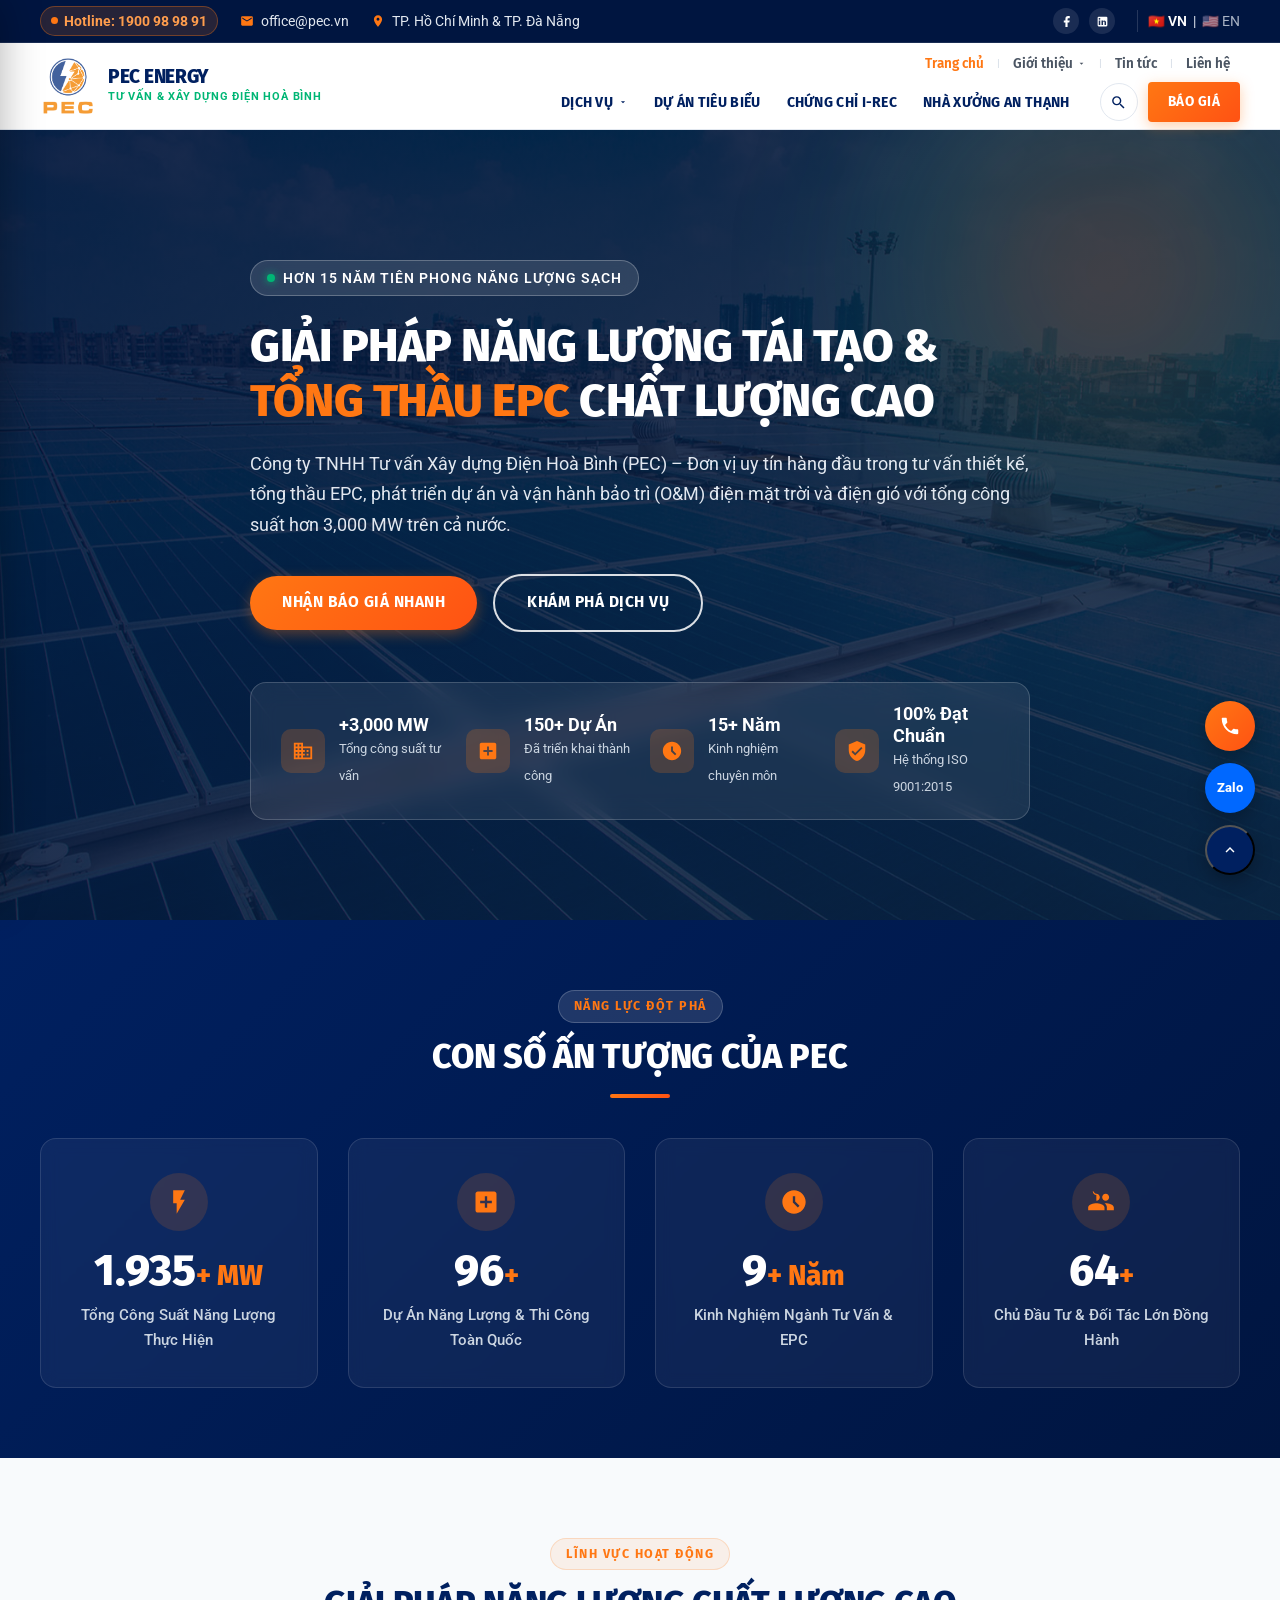
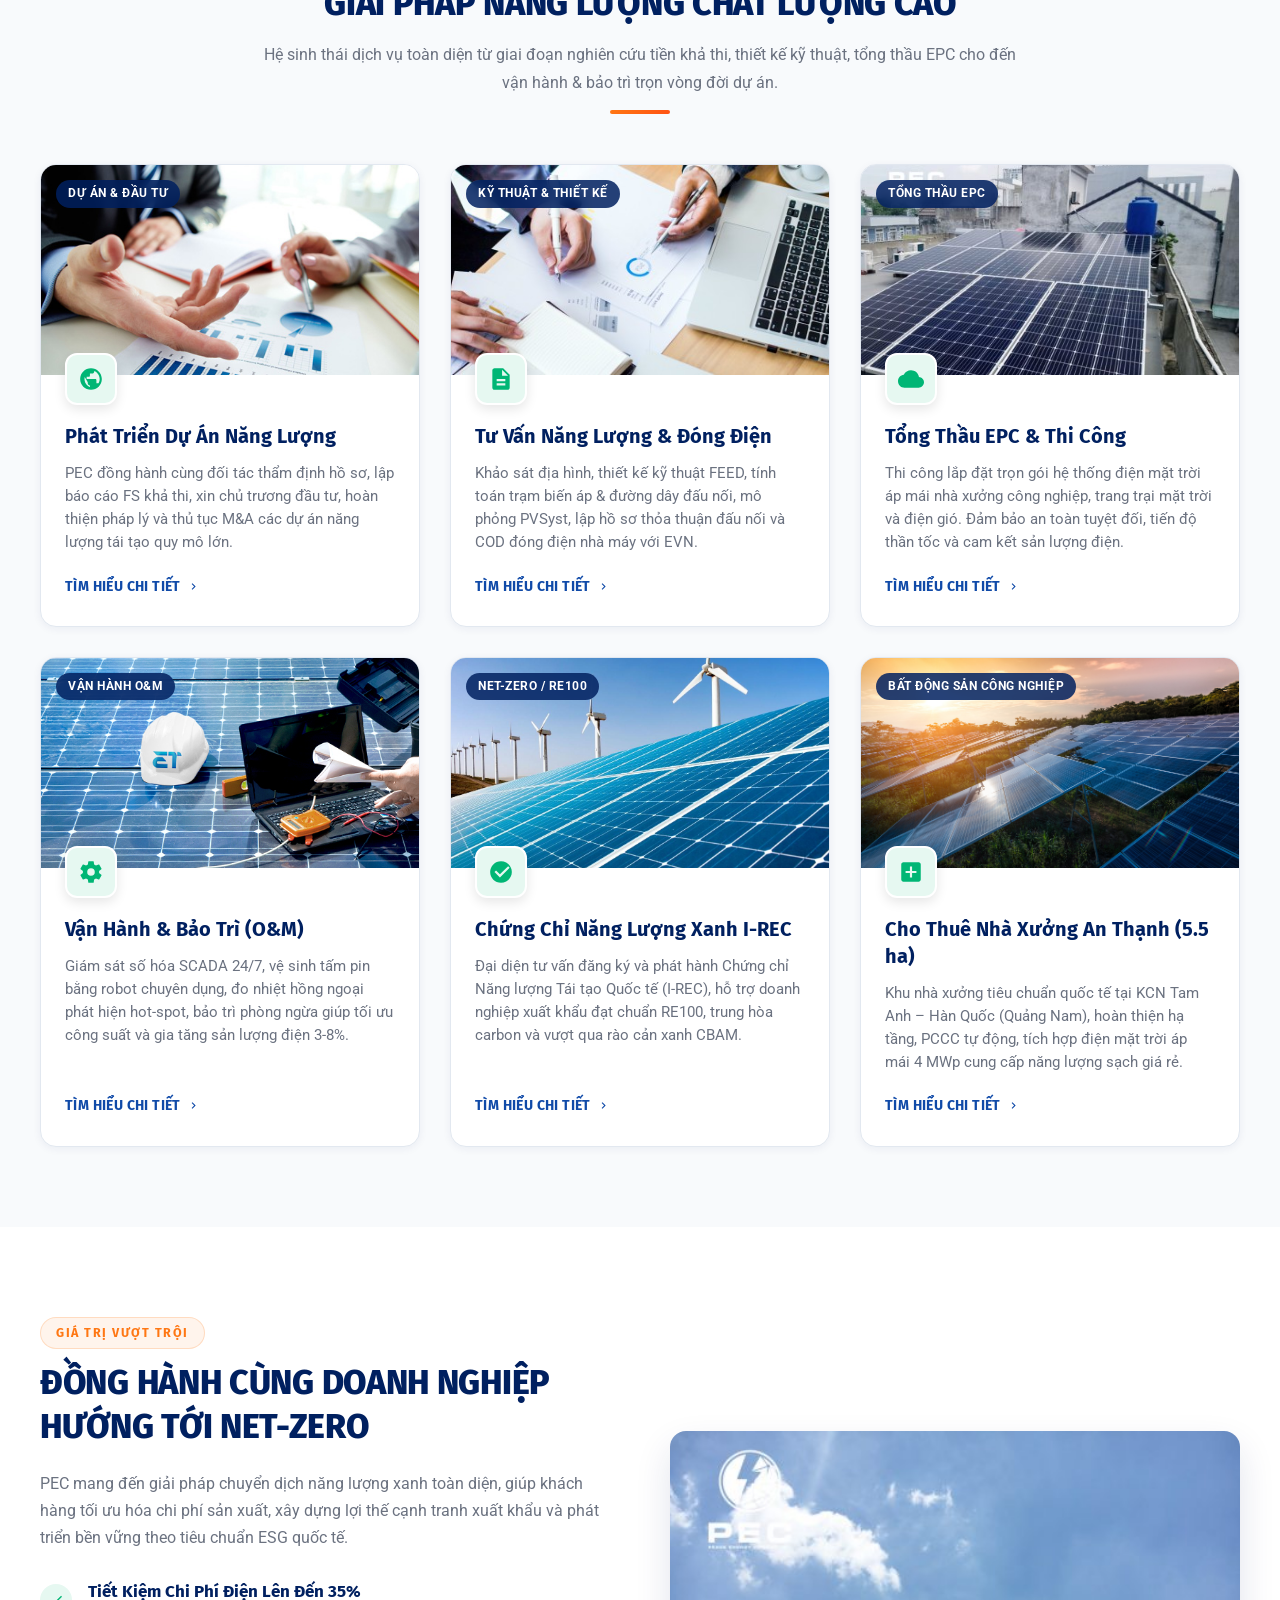
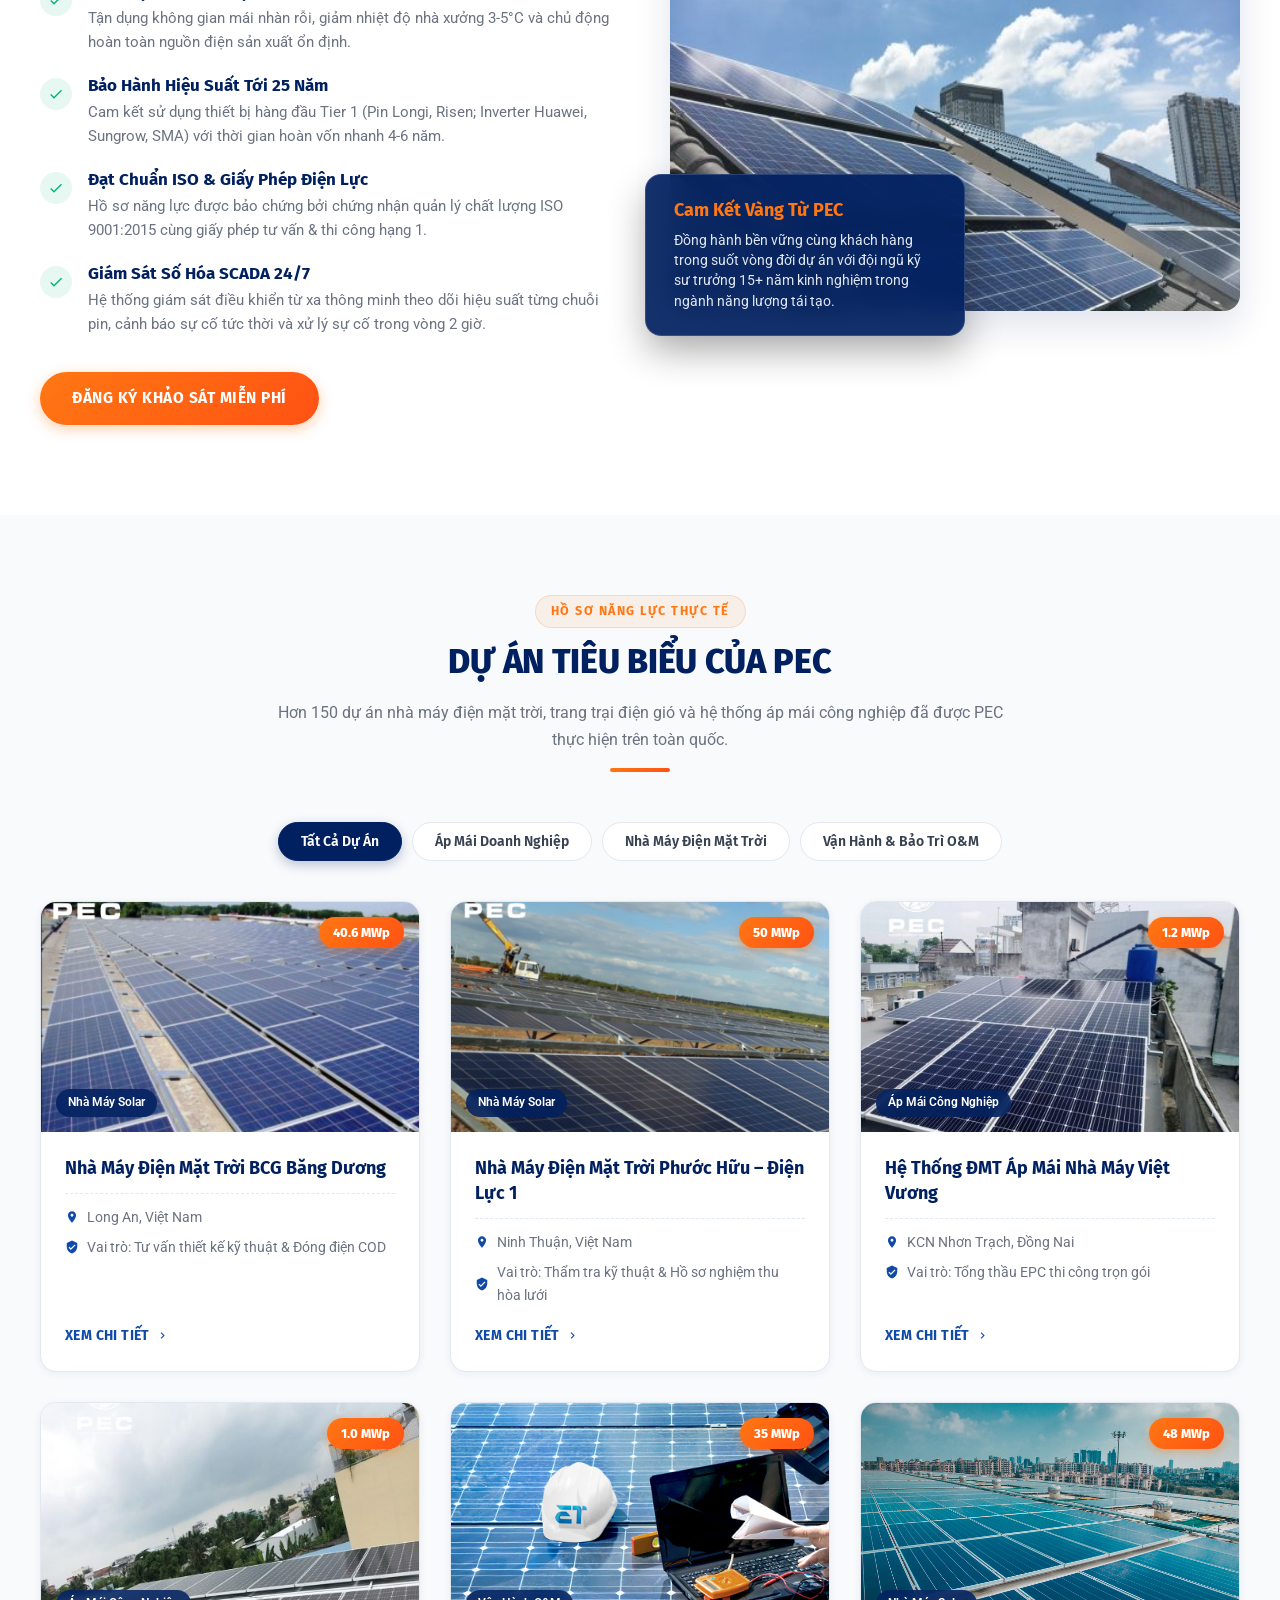
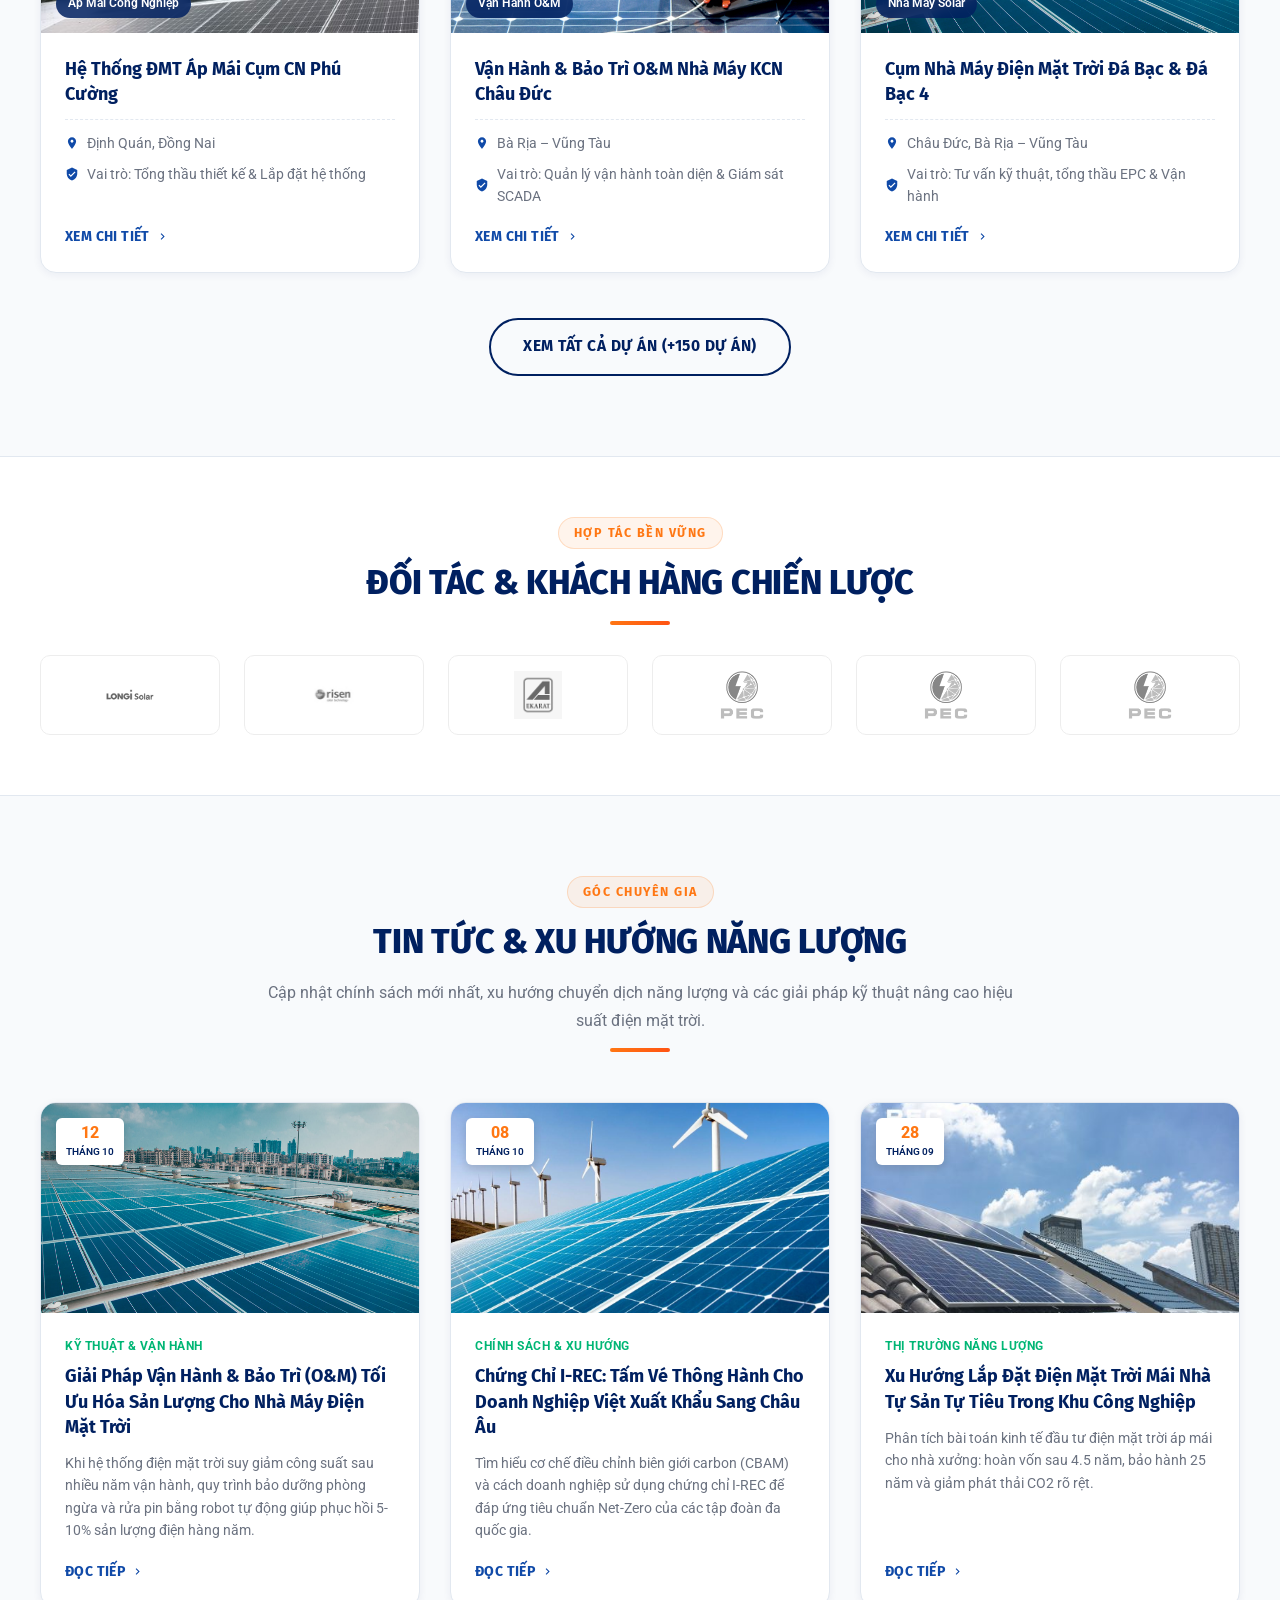
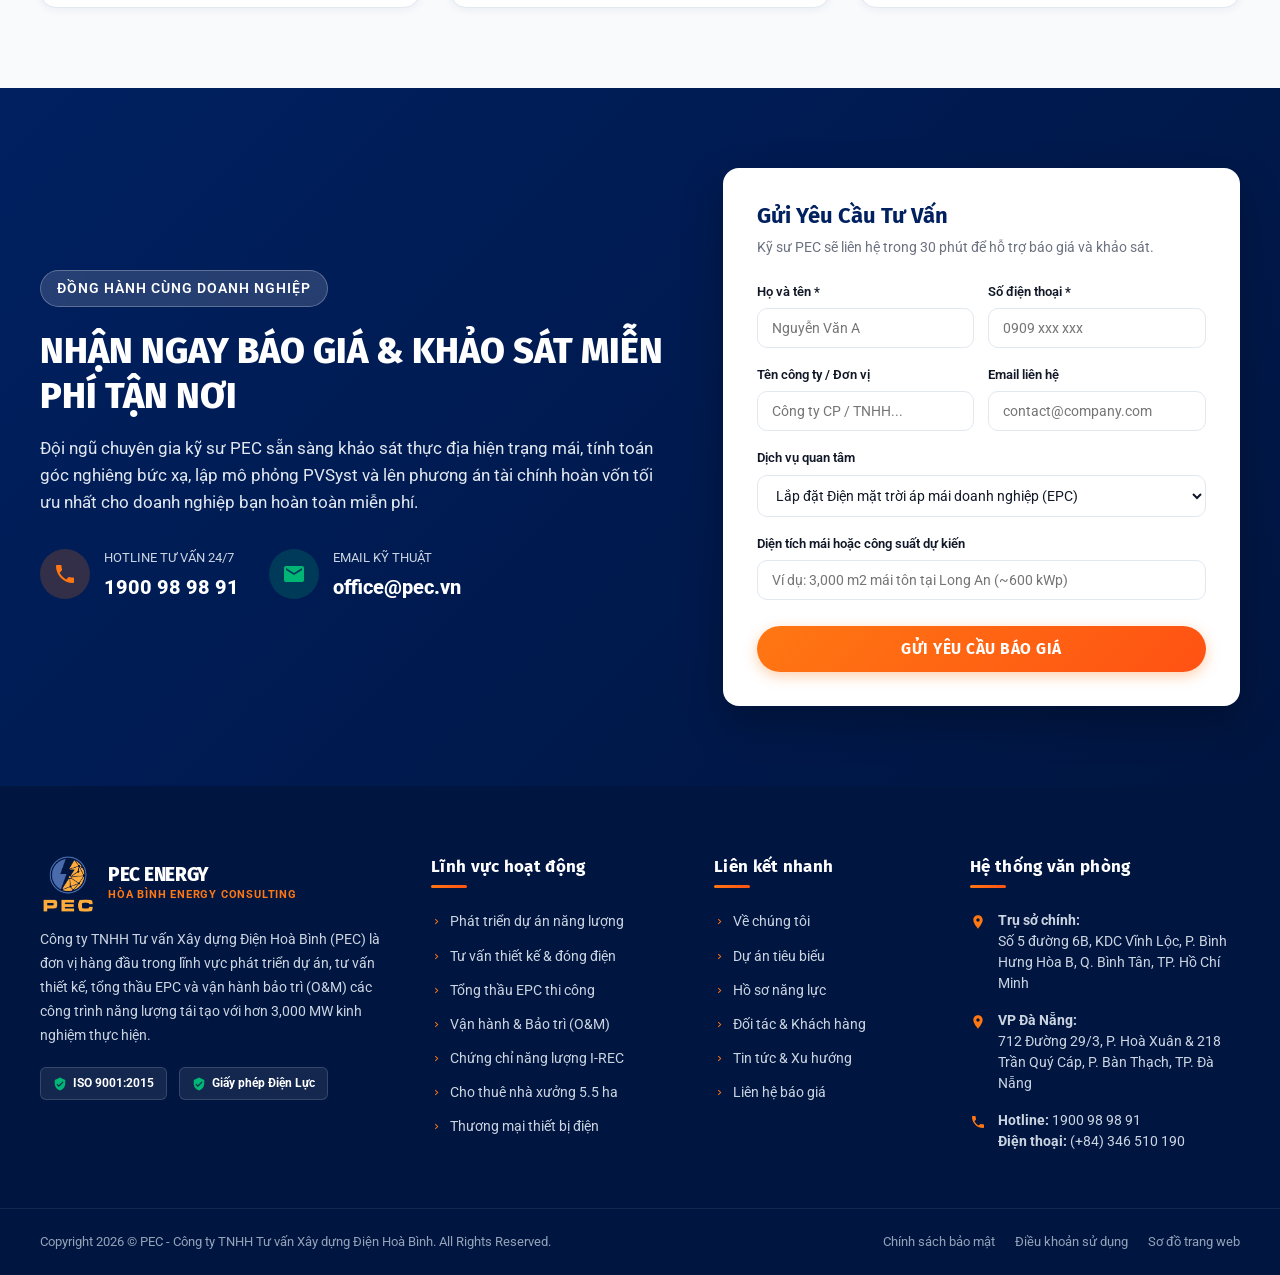
==== commit 0b27e78c: "Tach thanh 2 menu: Menu 1 (trang chu, gioi thieu, tin tuc, lien he) va Menu 2 (cac muc con lai)" ====
--- a/index.html
+++ b/index.html
@@ -58,68 +58,85 @@
       </div>
     </a>
 
-    <!-- Desktop Navigation -->
-    <nav class="nav-menu">
-      <div class="nav-item active">
-        <a href="index.html" class="nav-link">Trang chủ</a>
-      </div>
-
-      <div class="nav-item ">
-        <a href="gioi-thieu.html" class="nav-link">
-          Giới thiệu
-          <svg class="arrow-down" viewBox="0 0 24 24"><path d="M7 10l5 5 5-5z"/></svg>
-        </a>
-        <div class="dropdown-menu">
-          <div class="dropdown-item"><a href="gioi-thieu.html#tong-quan" class="dropdown-link">Tổng quan công ty</a></div>
-          <div class="dropdown-item"><a href="gioi-thieu.html#thu-ngo" class="dropdown-link">Thư ngỏ Ban Giám Đốc</a></div>
-          <div class="dropdown-item"><a href="chung-chi-nang-luc.html" class="dropdown-link">Chứng chỉ & Hồ sơ năng lực</a></div>
-          <div class="dropdown-item"><a href="doi-tac.html" class="dropdown-link">Khách hàng & Đối tác</a></div>
-        </div>
-      </div>
-
-      <div class="nav-item ">
-        <a href="dich-vu.html" class="nav-link">
-          Dịch vụ
-          <svg class="arrow-down" viewBox="0 0 24 24"><path d="M7 10l5 5 5-5z"/></svg>
-        </a>
-        <div class="dropdown-menu">
-          <div class="dropdown-item"><a href="dich-vu.html#phat-trien" class="dropdown-link">Phát triển dự án năng lượng</a></div>
-          <div class="dropdown-item"><a href="dich-vu.html#tu-van" class="dropdown-link">Tư vấn kỹ thuật & thiết kế</a></div>
-          <div class="dropdown-item"><a href="dich-vu.html#thi-cong" class="dropdown-link">Thi công xây dựng EPC</a></div>
-          <div class="dropdown-item"><a href="dich-vu-chi-tiet.html" class="dropdown-link">Vận hành & Bảo trì (O&M)</a></div>
-          <div class="dropdown-item"><a href="i-rec.html" class="dropdown-link">Chứng chỉ xanh I-REC</a></div>
-          <div class="dropdown-item"><a href="cho-thue-nha-xuong.html" class="dropdown-link">Cho thuê nhà xưởng Tam Anh</a></div>
-          <div class="dropdown-item"><a href="dich-vu.html#thuong-mai" class="dropdown-link">Thương mại thiết bị điện</a></div>
-        </div>
-      </div>
-
-      <div class="nav-item ">
-        <a href="du-an.html" class="nav-link">Dự án tiêu biểu</a>
-      </div>
-
-      <div class="nav-item ">
-        <a href="i-rec.html" class="nav-link">Chứng chỉ I-REC</a>
-      </div>
-
-      <div class="nav-item ">
-        <a href="cho-thue-nha-xuong.html" class="nav-link">Nhà xưởng An Thạnh</a>
-      </div>
-
-      <div class="nav-item ">
-        <a href="tin-tuc.html" class="nav-link">Tin tức</a>
-      </div>
-
-      <div class="nav-item ">
-        <a href="lien-he.html" class="nav-link">Liên hệ</a>
-      </div>
-    </nav>
-
-    <!-- Header Actions -->
-    <div class="header-actions">
+    <!-- Desktop 2-Tier Navigation -->
+    <div class="header-nav-wrapper">
+      <!-- Menu 1 (Hàng trên): Trang chủ, Giới thiệu, Tin tức, Liên hệ -->
+      <div class="header-top-row">
+        <nav class="menu-top" aria-label="Menu phụ">
+          <div class="menu-top-item active">
+            <a href="index.html" class="menu-top-link">Trang chủ</a>
+          </div>
+          <span class="menu-top-sep">|</span>
+          <div class="menu-top-item has-dropdown ">
+            <a href="gioi-thieu.html" class="menu-top-link">
+              Giới thiệu
+              <svg class="arrow-down" viewBox="0 0 24 24"><path d="M7 10l5 5 5-5z"/></svg>
+            </a>
+            <div class="dropdown-menu">
+              <div class="dropdown-item"><a href="gioi-thieu.html#tong-quan" class="dropdown-link">Tổng quan công ty</a></div>
+              <div class="dropdown-item"><a href="gioi-thieu.html#thu-ngo" class="dropdown-link">Thư ngỏ Ban Giám Đốc</a></div>
+              <div class="dropdown-item"><a href="chung-chi-nang-luc.html" class="dropdown-link">Chứng chỉ & Hồ sơ năng lực</a></div>
+              <div class="dropdown-item"><a href="doi-tac.html" class="dropdown-link">Khách hàng & Đối tác</a></div>
+            </div>
+          </div>
+          <span class="menu-top-sep">|</span>
+          <div class="menu-top-item ">
+            <a href="tin-tuc.html" class="menu-top-link">Tin tức</a>
+          </div>
+          <span class="menu-top-sep">|</span>
+          <div class="menu-top-item ">
+            <a href="lien-he.html" class="menu-top-link">Liên hệ</a>
+          </div>
+        </nav>
+      </div>
+
+      <!-- Menu 2 (Hàng dưới): Các mục còn lại + Search + Báo giá -->
+      <div class="header-main-row">
+        <nav class="nav-menu" aria-label="Menu chính">
+          <div class="nav-item ">
+            <a href="dich-vu.html" class="nav-link">
+              Dịch vụ
+              <svg class="arrow-down" viewBox="0 0 24 24"><path d="M7 10l5 5 5-5z"/></svg>
+            </a>
+            <div class="dropdown-menu">
+              <div class="dropdown-item"><a href="dich-vu.html#phat-trien" class="dropdown-link">Phát triển dự án năng lượng</a></div>
+              <div class="dropdown-item"><a href="dich-vu.html#tu-van" class="dropdown-link">Tư vấn kỹ thuật & thiết kế</a></div>
+              <div class="dropdown-item"><a href="dich-vu.html#thi-cong" class="dropdown-link">Thi công xây dựng EPC</a></div>
+              <div class="dropdown-item"><a href="dich-vu-chi-tiet.html" class="dropdown-link">Vận hành & Bảo trì (O&M)</a></div>
+              <div class="dropdown-item"><a href="i-rec.html" class="dropdown-link">Chứng chỉ xanh I-REC</a></div>
+              <div class="dropdown-item"><a href="cho-thue-nha-xuong.html" class="dropdown-link">Cho thuê nhà xưởng Tam Anh</a></div>
+              <div class="dropdown-item"><a href="dich-vu.html#thuong-mai" class="dropdown-link">Thương mại thiết bị điện</a></div>
+            </div>
+          </div>
+
+          <div class="nav-item ">
+            <a href="du-an.html" class="nav-link">Dự án tiêu biểu</a>
+          </div>
+
+          <div class="nav-item ">
+            <a href="i-rec.html" class="nav-link">Chứng chỉ I-REC</a>
+          </div>
+
+          <div class="nav-item ">
+            <a href="cho-thue-nha-xuong.html" class="nav-link">Nhà xưởng An Thạnh</a>
+          </div>
+        </nav>
+
+        <!-- Header Actions -->
+        <div class="header-actions">
+          <button class="search-toggle-btn" title="Tìm kiếm" aria-label="Tìm kiếm">
+            <svg viewBox="0 0 24 24"><path d="M15.5 14h-.79l-.28-.27A6.471 6.471 0 0 0 16 9.5 6.5 6.5 0 1 0 9.5 16c1.61 0 3.09-.59 4.23-1.57l.27.28v.79l5 4.99L20.49 19l-4.99-5zm-6 0C7.01 14 5 11.99 5 9.5S7.01 5 9.5 5 14 7.01 14 9.5 11.99 14 9.5 14z"/></svg>
+          </button>
+          <a href="#quote" class="btn btn-accent open-quote-modal header-quote-btn">Báo Giá</a>
+        </div>
+      </div>
+    </div>
+
+    <!-- Mobile Header Actions (Visible only on mobile/tablet) -->
+    <div class="mobile-header-actions">
       <button class="search-toggle-btn" title="Tìm kiếm" aria-label="Tìm kiếm">
         <svg viewBox="0 0 24 24"><path d="M15.5 14h-.79l-.28-.27A6.471 6.471 0 0 0 16 9.5 6.5 6.5 0 1 0 9.5 16c1.61 0 3.09-.59 4.23-1.57l.27.28v.79l5 4.99L20.49 19l-4.99-5zm-6 0C7.01 14 5 11.99 5 9.5S7.01 5 9.5 5 14 7.01 14 9.5 11.99 14 9.5 14z"/></svg>
       </button>
-      <a href="#quote" class="btn btn-accent open-quote-modal">Nhận Báo Giá</a>
       <button class="mobile-toggle-btn" aria-label="Mở menu">
         <span></span><span></span><span></span>
       </button>
--- a/css/style.css
+++ b/css/style.css
@@ -239,7 +239,7 @@
   font-weight: 600;
 }
 
-/* Main Navigation Bar (Sticky Vu Phong style) */
+/* Main Navigation Bar (Sticky Vu Phong style - 2-Tier Menu) */
 .main-header {
   background-color: #ffffff;
   position: sticky;
@@ -259,24 +259,34 @@
   display: flex;
   align-items: center;
   justify-content: space-between;
-  height: 82px;
+  min-height: 86px;
+  padding-top: 6px;
+  padding-bottom: 6px;
   transition: var(--vp-transition);
 }
 
 .main-header.scrolled .header-container {
-  height: 72px;
+  min-height: 74px;
+  padding-top: 4px;
+  padding-bottom: 4px;
 }
 
 .site-logo {
   display: flex;
   align-items: center;
   gap: 12px;
+  flex-shrink: 0;
 }
 
 .site-logo img {
-  height: 58px;
+  height: 56px;
   width: auto;
   object-fit: contain;
+  transition: var(--vp-transition);
+}
+
+.main-header.scrolled .site-logo img {
+  height: 48px;
 }
 
 .logo-text-group {
@@ -301,11 +311,86 @@
   letter-spacing: 0.8px;
 }
 
-/* Nav Menu Items */
+/* Header 2-Tier Navigation Wrapper */
+.header-nav-wrapper {
+  display: flex;
+  flex-direction: column;
+  align-items: flex-end;
+  justify-content: center;
+  gap: 4px;
+  flex: 1;
+  margin-left: 20px;
+}
+
+/* Menu 1 (Hàng trên): Trang chủ, Giới thiệu, Tin tức, Liên hệ */
+.header-top-row {
+  display: flex;
+  align-items: center;
+  justify-content: flex-end;
+  width: 100%;
+}
+
+.menu-top {
+  display: flex;
+  align-items: center;
+  gap: 2px;
+}
+
+.menu-top-item {
+  position: relative;
+}
+
+.menu-top-link {
+  display: inline-flex;
+  align-items: center;
+  gap: 4px;
+  padding: 3px 10px;
+  font-family: var(--vp-font-heading);
+  font-size: 13.5px;
+  font-weight: 600;
+  color: #4b5563;
+  transition: var(--vp-transition);
+  border-radius: var(--vp-radius-sm);
+}
+
+.menu-top-link svg.arrow-down {
+  width: 9px;
+  height: 9px;
+  fill: currentColor;
+  transition: transform 0.2s ease;
+}
+
+.menu-top-link:hover,
+.menu-top-item.active > .menu-top-link {
+  color: var(--vp-accent);
+}
+
+.menu-top-item:hover > .menu-top-link svg.arrow-down {
+  transform: rotate(180deg);
+}
+
+.menu-top-sep {
+  color: #cbd5e1;
+  font-size: 11px;
+  line-height: 1;
+  user-select: none;
+  opacity: 0.9;
+  margin: 0 1px;
+}
+
+/* Menu 2 (Hàng dưới): Dịch vụ, Dự án tiêu biểu, Chứng chỉ I-REC, Nhà xưởng An Thạnh + Actions */
+.header-main-row {
+  display: flex;
+  align-items: center;
+  justify-content: flex-end;
+  gap: 12px;
+  width: 100%;
+}
+
 .nav-menu {
   display: flex;
   align-items: center;
-  gap: 4px;
+  gap: 2px;
 }
 
 .nav-item {
@@ -316,10 +401,10 @@
   display: flex;
   align-items: center;
   gap: 5px;
-  padding: 12px 14px;
+  padding: 8px 12px;
   font-family: var(--vp-font-heading);
-  font-size: 14.5px;
-  font-weight: 600;
+  font-size: 14px;
+  font-weight: 700;
   color: var(--vp-primary);
   text-transform: uppercase;
   letter-spacing: 0.3px;
@@ -334,7 +419,8 @@
   transition: transform 0.2s ease;
 }
 
-.nav-link:hover, .nav-item.active > .nav-link {
+.nav-link:hover,
+.nav-item.active > .nav-link {
   color: var(--vp-accent);
 }
 
@@ -342,25 +428,36 @@
   transform: rotate(180deg);
 }
 
-/* Dropdown Menu */
+/* Dropdown Menu shared by both Menu 1 and Menu 2 */
 .dropdown-menu {
   position: absolute;
-  top: 100%;
+  top: calc(100% + 4px);
   left: 0;
   min-width: 250px;
   background-color: #ffffff;
   border-radius: var(--vp-radius);
   box-shadow: 0 14px 35px rgba(0, 32, 96, 0.13);
-  padding: 10px 0;
+  padding: 8px 0;
   border: 1px solid var(--vp-border);
   opacity: 0;
   visibility: hidden;
-  transform: translateY(12px);
-  transition: var(--vp-transition);
-  z-index: 999;
-}
-
-.nav-item:hover > .dropdown-menu {
+  transform: translateY(8px);
+  transition: var(--vp-transition);
+  z-index: 1050;
+}
+
+/* Mouse hover bridge */
+.dropdown-menu::before {
+  content: '';
+  position: absolute;
+  top: -10px;
+  left: 0;
+  right: 0;
+  height: 10px;
+}
+
+.nav-item:hover > .dropdown-menu,
+.menu-top-item:hover > .dropdown-menu {
   opacity: 1;
   visibility: visible;
   transform: translateY(0);
@@ -374,8 +471,8 @@
   display: flex;
   align-items: center;
   gap: 10px;
-  padding: 10px 20px;
-  font-size: 14px;
+  padding: 9px 18px;
+  font-size: 13.5px;
   font-weight: 500;
   color: var(--vp-text);
   transition: var(--vp-transition);
@@ -391,7 +488,7 @@
 .dropdown-link:hover {
   background-color: var(--vp-bg-light);
   color: var(--vp-accent);
-  padding-left: 24px;
+  padding-left: 22px;
 }
 
 .dropdown-link:hover svg {
@@ -403,12 +500,14 @@
 .header-actions {
   display: flex;
   align-items: center;
-  gap: 14px;
+  gap: 10px;
+  margin-left: 6px;
+  flex-shrink: 0;
 }
 
 .search-toggle-btn {
-  width: 40px;
-  height: 40px;
+  width: 38px;
+  height: 38px;
   border-radius: 50%;
   border: 1px solid var(--vp-border);
   background: transparent;
@@ -428,8 +527,24 @@
 
 .search-toggle-btn:hover {
   background-color: var(--vp-bg-light);
-  border-color: var(--vp-primary-light);
-  color: var(--vp-primary-light);
+  border-color: var(--vp-accent);
+  color: var(--vp-accent);
+}
+
+/* Header Báo Giá Button (Rectangular with slight rounded corners matching Vu Phong screenshot) */
+.header-quote-btn {
+  padding: 9px 20px !important;
+  font-size: 13.5px !important;
+  font-weight: 700 !important;
+  border-radius: 4px !important;
+  letter-spacing: 0.5px !important;
+}
+
+/* Mobile Actions container */
+.mobile-header-actions {
+  display: none;
+  align-items: center;
+  gap: 10px;
 }
 
 /* CTA Buttons */
@@ -2170,11 +2285,18 @@
 
 /* Responsive Media Queries */
 @media (max-width: 1080px) {
-  .nav-menu {
+  .header-nav-wrapper {
     display: none;
+  }
+  .mobile-header-actions {
+    display: flex;
   }
   .mobile-toggle-btn {
     display: flex;
+  }
+  .header-container {
+    min-height: 70px;
+    height: 70px;
   }
   .floating-highlights {
     grid-template-columns: repeat(2, 1fr);
